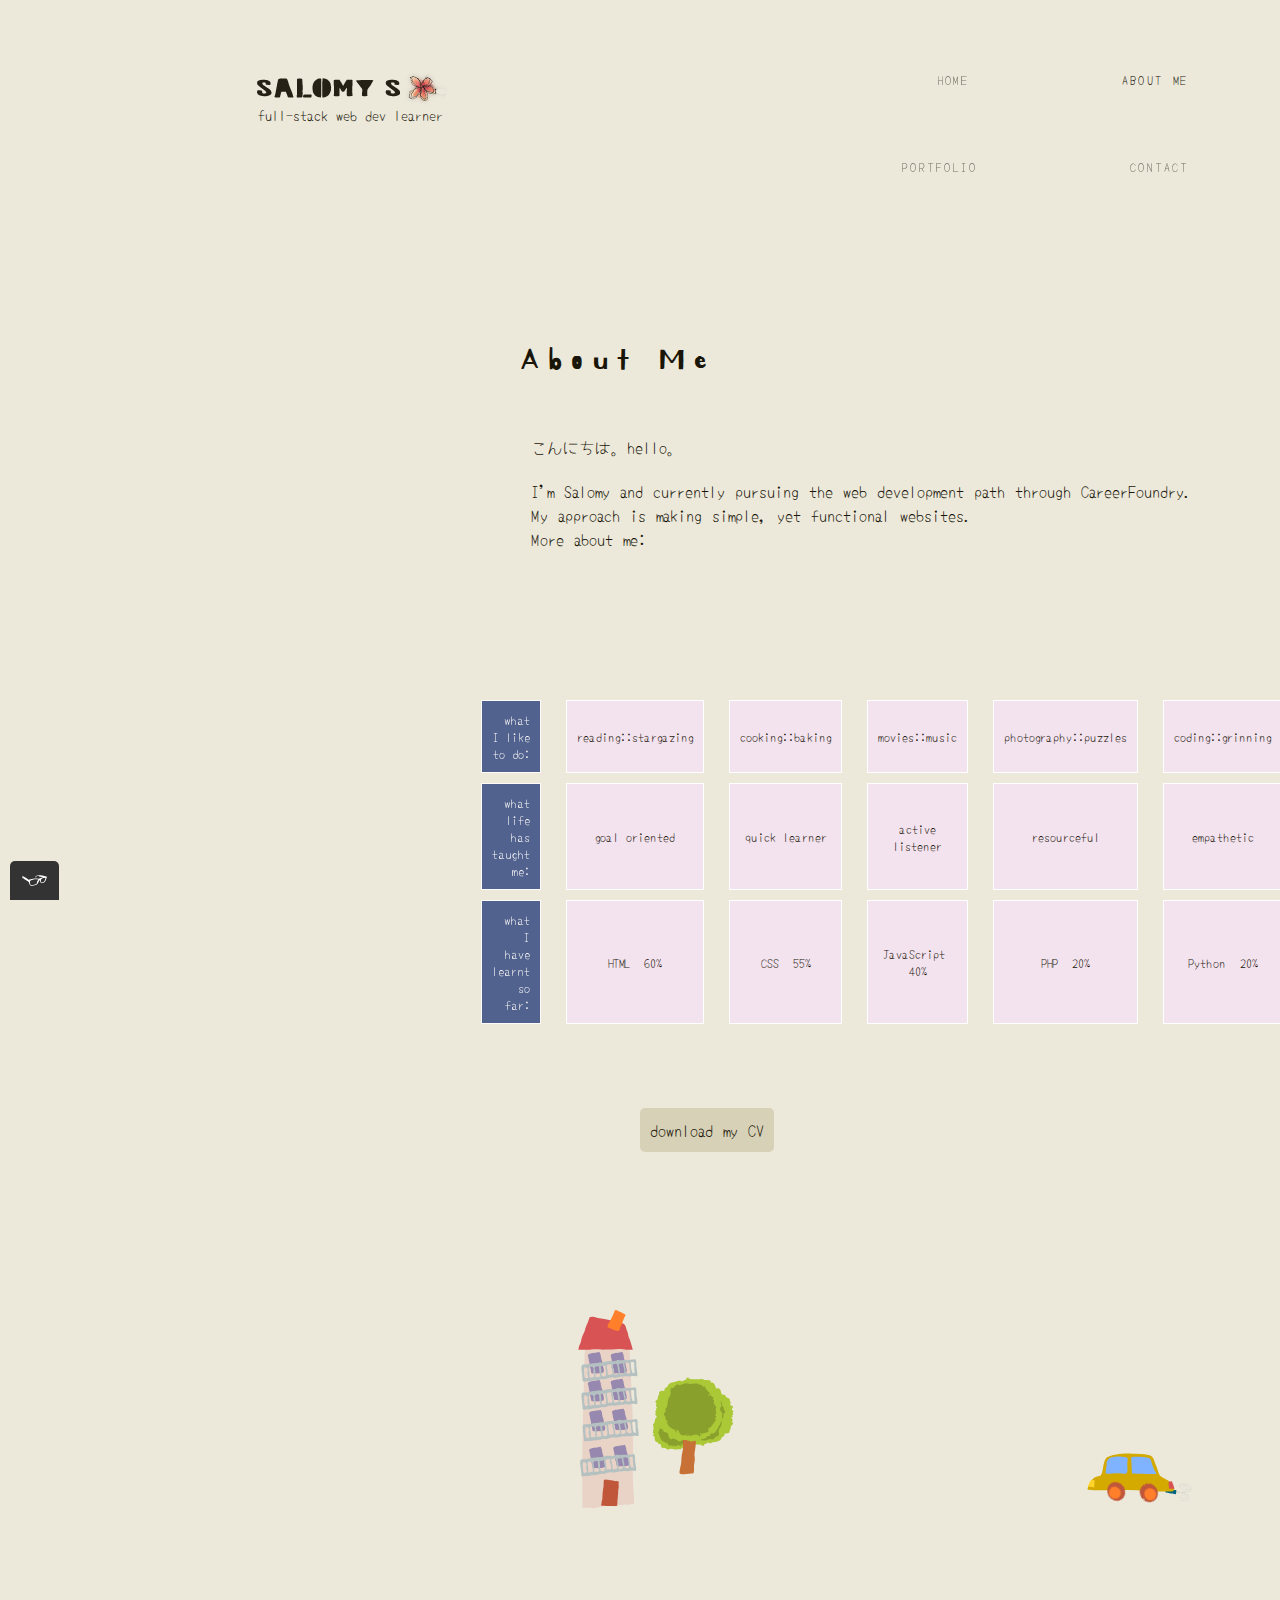
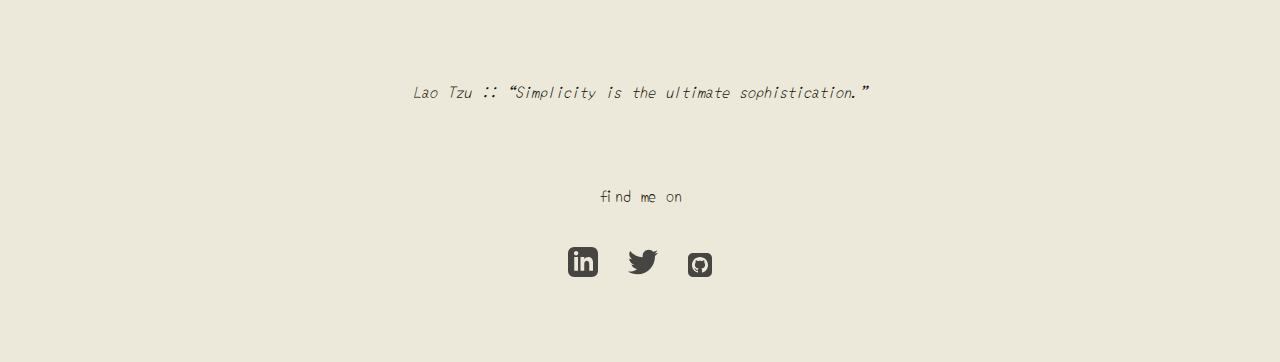
==== about.html @ 2551b047 "adding trailing slashes" ====
<!DOCTYPE html>
<html lang="en">
<head>

<!-- The Boring
   &c; Salomy Soewandi :: June - July 2021
 -->
    <!-- The Basic
    ================================================== -->

    <meta http-equiv="Content-Type" content="text/html; charset=utf-8">
    <meta http-equiv="X-UA-Compatible" content="IE=edge">
    <meta name="viewport" content="width=device-width, initial-scale=1">

    <title>Salomy Soewandi/ CareerFoundry FrontEnd Ex 1.9</title>
    <link rel="icon" type="image/png" sizes="16x16" href="./img/favicon.ico">
    <!-- <link href="./css/style.css" rel="stylesheet"> -->
    <link href="./css/style.production.css" rel="stylesheet">
    <link rel="stylesheet" href="https://cdnjs.cloudflare.com/ajax/libs/font-awesome/4.7.0/css/font-awesome.min.css/">

</head>

<body>

  <!-- Head Section -->
    <header class="page-header">
      <!-- add logo -->
      <div class="logo">
        <a href="index.html" class="nagivation-list__item navigation-list__item" title="home">
        <img src="./img/salomylogo.png" alt="logo" class="page-header__item"></a>
        <p class= "text" title="text">full-stack web dev learner</p>
      </div>

      <nav id="menu" class="main-navigation page-header__item">
        <ul role= "menubar" class="navigation-list">

        <li role="menuitem">
          <a href="index.html" role="menuitem" class="nagivation-list__item " title="home">Home</a>
        </li>

        <li role="menuitem">
          <a href="about.html" role="menuitem" class="navigation-list__item active" title="about">About Me</a>
        </li>

        <li role="menuitem">
          <a href="portfolio.html" role="menuitem" class="navigation-list__item" title="portfolio">Portfolio</a>
        </li>

        <li role="menuitem">
          <a href="contact.html" class="navigation-list__item" role="menuitem" title="contact">Contact</a>
        </li>

        </ul>
      </nav>
    </header>

<br>
<br>
<!-- Content Section -->
<main>
        <div class="profile2">
        <h1 >About Me</h1>
            <br>
        <div class="info">
        <p>こんにちは。hello。</p>
        <p>I'm Salomy and currently pursuing the web development path through CareerFoundry. <br>
        My approach is making simple, yet functional websites.<br>
        More about me: </p>
      </div>
      </div>
      <br>
      <br>

        <table class="aboutme">
          <thead>
            <tr class="zero">
              <th></th>
              <th> </th>
              <th></th>
            </tr>
          </thead>

          <tbody>

            <tr class="one">
              <td style="font-weight: 400; text-align: right;">what I like to do:</td>
              <td>reading::stargazing</td>
              <td>cooking::baking</td>
              <td>movies::music</td>
              <td>photography::puzzles</td>
              <td>coding::grinning</td>

            </tr>

            <tr class="two">
              <td style="font-weight: 400; text-align: right;">what life has taught me:</td>
              <td>goal oriented</td>
              <td>quick learner </td>
              <td>active listener </td>
              <td>resourceful </td>
              <td>empathetic </td>
            </tr>

            <tr class="three">
              <td style="font-weight: 400; text-align: right;">what I have learnt so far: </td>

              <td>HTML &nbsp;60%</td>
              <td>CSS&nbsp; 55%</td>
              <td>JavaScript&nbsp; 40%</td>
              <td>PHP&nbsp; 20%</td>
              <td>Python&nbsp; 20%</td>
            </tr>
        </table>

<br>
<br>
<br>
      <div>
        <a href="./files/ssrsme.pdf/" class="button" download target="_blank">download my CV</a>
        </div>

    <br>
    <br>
    <br>
    <br>
    <img src="img/apt.svg" class="house" alt="house">
    <img src="img/tree2.svg" class="tree" alt="tree">
    <img src="img/car.svg" class="car" alt="moving car">


</main>
<br>
<!-- Footer Section -->
    <footer class="page-footer">
      <br>
      <p style="font-style: italic;"> Lao Tzu :: “Simplicity is the ultimate sophistication.”</p>
      <br>
      <br>
      <p>find me on</p>
    <br>

    <div class="social-media">
      <a href="https://www.linkedin.com/" target="_blank">
      <img src="./img/iconmonstr-linkedin-3.svg" width="30" height="30" alt="LinkedIn"></a>

      <a href="https://twitter.com/" target="_blank">
      <img src="./img/iconmonstr-twitter-1.svg" height="30" alt="Twitter"></a>

      <a href="https://github.com/xurros/" target="_blank">
      <img src="./img/iconmonstr-github-3.svg" alt="Github"></a>
    </div>

    </footer>

    <script src="js/tota11y.min.js"></script>
    <script src="./js/main.js" type="text/javascript"></script>
</body>
</html>
---- css/style.css ----
@import url('https://fonts.googleapis.com/css2?family=Josefin+Sans:wght@100;200;300;400;500;600;700&family=Montserrat&display=swap');
@import url('https://fonts.googleapis.com/css2?family=Kirang+Haerang&display=swap');
@import url('https://fonts.googleapis.com/css2?family=Yomogi&display=swap');

* {
  -moz-box-sizing: border-box;
  -webkit-box-sizing: border-box;
  box-sizing: border-box;
}

body {
  margin: 0;
  font-family: "Yomogi", sans-serif;
  font-size: 16px;
  color: #1a1509;
  background-color: #ece9db;
}

main {
  padding: 20px;
}

nav ul li a {
  display: inline-block;
  padding: 0.3rem 0.7rem;
  color: #1a1509;
  opacity: 60%;
  text-decoration: none;
  text-transform: uppercase;
  font-size: 14px;
  letter-spacing: 0.2em;
}

li:hover a:hover {
  color: #655f54;
  opacity: 100%;
}

.logo p {
  padding: 5px;
  margin: -35px -2px;
}

a:visited {
  color: #655f54;
}

.address a:link {
  color: #2a2928;
}

.address a:hover {
  color: #42686a;
}

.address > figure {
  margin-left: -7px;
}

figure > svg {
  position: relative;
  margin: 0 20px;
  left: -10px;
  top: -8px;
}

p {
  line-height: 1.5em;
  font-weight: 300;
  font-size: 16px;
}

h1 {
  font-family: 'Kirang Haerang', sans-serif;
  font-size: 32px;
  font-weight: 500;
  letter-spacing: 0.3em;
}

#contact-form,
label input {
  text-align: right;
  padding: 50px;
  margin: 20px 220px;
}

#contact-form .form,
label,
.standard-label {
  font-weight: 300;
}

.profile {
  max-width: 700px;
  margin: 0 auto;

  /* margin: 20px 450px; */
}

.profile p {
  margin-left: 150px;
}

.profile a:link {
  color: #2a2928;
  opacity: 70%;
}

.profile a:hover {
  color: #42686a;
  opacity: 100%;
}

.profile-image {
  float: left;
  width: 250px;
  margin-right: 40px;
  border-radius: 50%;
}

.profile2 {
  padding: 5px;
  width: 100%;
  margin-left: 410px;
}

.text {
  font-size: 13px;
  text-align: center;
}

.info p {
  padding: 10px;
  margin: 0;
}

span {
  background-color: #1e2523;
  color: #faad0e;
  padding: 3px 5px;
}

h2 {
  letter-spacing: 0.2em;
  font-size: 16px;
  font-weight: 400;
}

input textarea {
  font-size: 11px;
  padding: 10px;
}

input[type="submit"] {
  border: none;
  font-weight: bold;
  background: #d7d1b7;
  text-decoration: none;
  padding: 10px;
  border-radius: 3px;
  cursor: pointer;
}

input[type="submit"]:hover {
  background-color: #354b80;
  opacity: 80%;
  color: #f4f9f9;
}

input,
textarea {
  font-family: "Yomogi", sans-serif;
  font-size: 12px;
  letter-spacing: 0.1em;
}

.button a {
  font-family: "Yomogi", sans-serif;
  font-size: 14px;
  text-decoration: none;
}

.button,
.button2 {
  display: inline-block;
  background: #d7d1b7;
  opacity: 80%;
  cursor: pointer;
  padding: 10px;
  margin: 0 50px;
  border-radius: 5px;
}

.button {
  margin-left: 650px;
}

.button2 {
  padding: 10px;
  margin-left: 140px;
  margin-right: 220px;
}

.button3 {
  display: inline-block;
  background-color: #354b80;
  opacity: 80%;
  cursor: pointer;
  padding: 5px;
  margin: 0 20px;
  border-radius: 5px;
}

.button,
.button2,
a {
  font-family: "Yomogi", sans-serif;
  text-decoration: none;
  text-align: center;
  font-size: 14px;
  color: #f4f9f9;
  transition: 0.8s opacity;
}

.button3 a {
  font-family: "Yomogi", sans-serif;
  text-decoration: none;
  text-align: center;
  font-size: 14px;
  color: #f4f9f9;
}

.button:hover,
.button2:hover {
  background-color: #aa9a5a;
  opacity: 40%;
  color: #f4f9f9;
}

.button3:hover {
  background-color: #aa9a5a;
  opacity: 40%;
  transition: 0.8s opacity;
}

.button3 a:hover {
  color: #1a1509;
}

.aboutme {
  border-collapse: separate;
  border-spacing: 25px 10px;
  padding: 2px;
  margin-left: 380px;
  margin-top: -40px;
  table-layout: fixed;
}

.aboutme td {
  border: 0.3px solid white;
  background-color: #f3e3ef;
  padding: 10px;
  text-align: center;
  font-size: 14px;
}

.aboutme tbody tr td:first-child {
  background-color: #354b80;
  opacity: 85%;
  color: #f9f6fa;
}

.aboutme tbody td:hover {
  background-color: #964f66;
  color: #dfe5de;
  font-size: 16px;
}

tr,
td {
  font-weight: 300;
  text-decoration: none;
}

.page-header {
  display: flex;
  width: 100%;
  padding: 20px;
}

.page-header__item {
  flex: 0 1 200px;
}

.page-header__item:last-child {
  flex-grow: 1;
  text-align: right;
}

.navigation-list {
  list-style-type: none;
}

.navigation-list__item {
  text-decoration: none;
}

.navigation-list li {
  display: inline-block;
  padding: 10px;
  margin: 20px 50px;
  cursor: pointer;
}

a.active {
  color: #313434;
  font-weight: 500;
  opacity: 100%;
}

.logo {
  padding: 10px;
  margin: 30px 220px;
}

.page-footer {
  flex-direction: column;
  flex: 1 1 100px;
  flex-shrink: 1;
  clear: both;
  display: flex;
  text-align: center;
  padding: 10px;
  margin: 70px;
}

.page-footer a {
  padding: 10px;
  color: #313434;
  opacity: 70%;
}

.page-footer a:hover {
  color: #42686a;
  opacity: 100%;
}

.column {
  float: left;
}

.left {
  width: 60%;
  padding: 50px;
  margin-left: auto;
}

.right {
  width: 40%;
  margin-right: auto;
  text-align: left;
}

.contact {
  padding: 10px;
  margin: -20px 250px;
  text-align: right;
}

.contact > figure {
  margin-right: -260px;
}

.contact > p {
  font-size: 14px;
}

.portfolio {
  padding: 20px;
}

section > h1 {
  margin-left: 30px;
}

.grid__item a:link {
  font-family: "Yomogi", sans-serif;
  font-size: 12px;
  color: #2a2720;
  text-decoration: overline;
  letter-spacing: 0.1em;
}

.grid__item a:hover {
  color: #52836d;
  font-size: 14px;
}

.grid__item > h2 {
  font-family: "Yomogi", sans-serif;
  font-weight: 700;
  font-size: 22px;
}

.grid__item > p {
  font-size: 14px;
}

/* start grid fallback */
.grid__item {
  display: inline-block;
  width: 33%;
}

/* end grid fallback */

@supports (display: grid) {
  .grid {
    display: grid;

    /* grid-template-columns: 300px 300px 300px; fractions are better than pixels - they are responsive */
    grid-template-columns: 1fr 1fr 1fr;
    grid-gap: 20px;
    margin: 0;
    padding: 20px;
  }

  .grid__item {
    width: auto;
    min-height: auto;
    margin: 0;
    background-color: rgba(216, 198, 104, 0.5);
    color: #2f3368;
    padding: 20px;
    text-align: right;
  }

  .grid__item:last-child {
    grid-column: 3 / 3;
    grid-row: 1 / 3;
  }
}

/* Clear floats after the columns */
.row::after {
  content: "";
  display: table;
  clear: both;
}

svg {
  padding: 5px;
  margin-left: 500px;
}

@media all and (max-width: 500px) {
  .grid {
    grid-template-columns: 1fr;
  }
}

@media all and (min-width: 500px) and (max-width: 750px) {
  .grid {
    grid-template-columns: 1fr 1fr;
  }
}

@media all and (max-width: 750px) {
  .grid {
    grid-gap: 10px;
  }

  .grid__item:last-child {
    grid-column: auto / auto;
    grid-row: auto / auto;
  }

  h1 {
    font-size: 12px;
    font-weight: 100;
  }
}

@keyframes color-change {
  0% {
    fill: #edc655;
  }

  50% {
    fill: #fcffad;
  }

  100% {
    fill: #f76414;
  }
}

.sun {
  animation: 4s color-change infinite alternate linear;
}

.st0 {
  animation: 4s color-change infinite alternate linear;
  position: relative;
  margin: 0 auto;
  left: 50%;
  justify-content: center;
}

@keyframes cloud-move {
  from {
    transform: translate(0, 50px);
  }

  to {
    transform: translate(200px, 50px);
  }
}

.cloud-front {
  animation: 30s cloud-move infinite alternate linear;
}

@keyframes cloud-move-reverse {
  from {
    transform: translate(446px, 48px);
  }

  to {
    transform: translate(100px, 48px);
  }
}

.cloud-back {
  animation: 34s cloud-move-reverse infinite alternate linear;
}

/* FOR SIGNUP FORM */

.form-control,
.form-control:focus {
  border-color: #e1e1e1;
  border-radius: 0;
}

.signup-form {
  width: 390px;
  margin: 0 auto;
  padding: 30px 0;
}

.signup-form h1 {
  color: #636363;
  margin: 0 0 15px;
  text-align: center;
}

.signup-form .lead {
  font-size: 14px;
  margin-bottom: 30px;
  text-align: center;
}

.signup-form form {
  border-radius: 1px;
  margin-bottom: 15px;
  background: rgba(170, 154, 70, 0.4);
  color: #f4f9f9;
  border: none;
  padding: 30px;
}

.signup-form .form-group {
  margin-bottom: 20px;
}

.signup-form label {
  font-weight: normal;
  font-size: 13px;
}

.signup-form .form-control {
  min-height: 38px;
  box-shadow: none !important;
  border-width: 0 0 1px;
}

.signup-form .input-group-addon {
  max-width: 42px;
  text-align: center;
  background: none;
  border-bottom: 1px solid #e1e1e1;
  padding-left: 5px;
}

.signup-form .btn,
.signup-form .btn:active {
  font-size: 16px;
  font-weight: bold;
  background: rgba(170, 154, 70, 0.4) !important;
  border-radius: 3px;
  border: none;
  min-width: 140px;
}

.text-center a:hover {
  color: #52836d;
  font-size: 18px;
}

.text-center {
  color: #1a1509;
  font-size: 15px;
  text-align: center;
}

.text-center a {
  font-size: 11px;
}

/* terms&condition */
.signup-form a {
  color: #1a1509;
  text-decoration: none;
}

.signup-form .fa {
  font-size: 21px;
  position: relative;
  top: 8px;
}

.signup-form i {
  color: black;
  left: 9px;
  top: 18px;
  font-size: 7px;
  position: absolute;
  text-decoration: none;
}

.form-control {
  padding: 2px;
  margin: 0 20px;
  float: right;
}

/*
input[type="text"] {
  border: 2px solid #ccd7e0;
  background-color: transparent;
  height:35px;
  width:250px;
} */

input[type="submit"] {
  border: none;
  font-weight: bold;
  background: #d7d1b7;
  text-decoration: none;
  padding: 10px;
  border-radius: 3px;
  cursor: pointer;
}

input[type="submit"]:hover {
  background-color: #354b80;
  opacity: 80%;
  color: #f4f9f9;
}

@media screen and (min-width: 480px) {
  form {
    max-width: 480px;
  }
}
---- css/style.production.css ----
/*
* Prefixed by https://autoprefixer.github.io
* PostCSS: v7.0.29,
* Autoprefixer: v9.7.6
* Browsers: last 4 version
*/

@import url('https://fonts.googleapis.com/css2?family=Josefin+Sans:wght@100;200;300;400;500;600;700&family=Montserrat&display=swap');
@import url('https://fonts.googleapis.com/css2?family=Kirang+Haerang&display=swap');
@import url('https://fonts.googleapis.com/css2?family=Yomogi&display=swap');

:root {
  --html-text-color: #1a1509;
  --html-background-color: #ece9db;
  --hover-background-color: #aa9a5a;
  --hover-text-color: #655f54;
  --border-color: #e1e1e1;
  --hover-color: #ff00;
  --button-background-color: #d7d1b7;
  --button-text-color: #f9f6fa;
  --input-background-color: #b6c58d;
  --aboutme-background-color_blue: #354b80;
  --aboutme-background-color_pink: #f3e3ef;
  --aboutme-background-hover: #964f66;
  --grid-background-color: rgba(216, 198, 104, 0.5);
  --sun-color_0: #edc655;
  --sun-color_50: #fcffad;
  --sun-color_100: #f76414;

  /******** fonts **********/

  --heavy-font: 500;
  --regular-font: 300;
  --light-font: 100;
  --font-big-size: 32px;
  --font-first-size: 16px;
  --font-second-size: 14px;
  --font-third-size: 12px;
  --yomogi: "Yomogi", sans-serif;
  --kirang: "Kirang Haerang", sans-serif;
}

* {
  -webkit-box-sizing: border-box;
  box-sizing: border-box;
}

body {
  margin: 0;
  font-family: var(--yomogi);
  font-size: var(--font-first-size);
  color: var(--html-text-color);
  background-color: var(--html-background-color);
}

main {
  padding: 20px;
}

nav ul li a {
  display: inline-block;
  padding: 0.3rem 0.7rem;
  color: var(--html-text-color);
  opacity: 60%;
  text-decoration: none;
  text-transform: uppercase;
  font-size: var(--font-third-size);
  letter-spacing: 0.2em;
}

li:hover a:hover {
  color: var(--hover-text-color);
  opacity: 100%;
}

.logo p {
  padding: 5px;
  margin: -35px -2px;
}

/* visited link */
a:visited {
  color: var(--hover-text-color);
}

.address a:link {
  color: var(--hover-text-color);
}

.address a:hover {
  color: var(--hover-text-color);
}

.address > figure {
  margin-left: -7px;
}

figure > svg {
  position: relative;
  margin: 0 20px;
  left: -10px;
  top: -8px;
}

p {
  line-height: 1.5em;
  font-weight: var(--regular-font);
  font-size: var(--font-first-size);
}

h1 {
  font-family: var(--kirang);
  font-size: var(--font-big-size);
  font-weight: var(--heavy-font);
  letter-spacing: 0.3em;
}

#contact-form,
label input {
  text-align: right;
  padding: 50px;
  margin-left: 40%;
}

#contact-form .form,
label,
.standard-label {
  font-weight: var(--regular-font);
}

.profile {
  max-width: 700px;
  margin: 0 auto;

  /* margin: 20px 450px; */
}

.profile p {
  margin-left: 150px;
}

.profile a:link {
  color: var(--hover-text-color);
  opacity: 70%;
}

.profile a:hover {
  color: var(--hover-text-color);
  opacity: 100%;
}

.profile-image {
  float: left;
  width: 250px;
  margin-right: 40px;
  border-radius: 50%;
}

.profile2 {
  padding: 5px;
  max-width: 700px;
  margin-left: 40%;
}

.text {
  font-size: var(--font-second-size);
  text-align: center;
}

.info p {
  padding: 10px;
  margin: 0;
}

h2 {
  letter-spacing: 0.2em;
  font-size: var(--font-first-size);
  font-weight: var(--heavy-font);
}

input textarea {
  font-size: var(--font-third-size);
  padding: 10px;
}

input[type="submit"] {
  border: none;
  font-weight: var(--heavy-font);
  background: var(--button-color);
  text-decoration: none;
  padding: 10px;
  border-radius: 3px;
  cursor: pointer;
}

input[type="submit"]:hover {
  background-color: var(--input-background-color);
  opacity: 80%;
  color: var(--button-text-color);
}

input,
textarea {
  font-family: var(--yomogi);
  font-size: var(--font-third-size);
  letter-spacing: 0.1em;
}

.button,
a {
  font-family: var(--yomogi);
  font-size: var(--font-third-size-);
  text-decoration: none;
  text-align: center;
  color: var(--html-text-color);
  -webkit-transition: 0.8s opacity;
  -o-transition: 0.8s opacity;
  transition: 0.8s opacity;
}

.button {
  display: inline-block;
  background: var(--button-background-color);

  /* opacity: 80%; */
  cursor: pointer;
  padding: 10px;
  margin: 0 50px;
  border-radius: 5px;
}

.button {
  margin-left: 50%;
}

.button:hover,
.button2:hover {
  background-color: var(--hover-background-color);
  opacity: 40%;
  color: var(--html-text-color);
  -webkit-transition: 0.8s opacity;
  -o-transition: 0.8s opacity;
  transition: 0.8s opacity;
}

.aboutme {
  border-collapse: separate;
  border-spacing: 25px 10px;
  padding: 2px;
  margin-left: 35%;
  margin-top: 5%;
  table-layout: fixed;
}

.aboutme td {
  border: 0.3px solid white;

  /* background-color:#ECCED0; */
  background-color: var(--aboutme-background-color_pink);

  /* background-color:#8A964F; */
  padding: 10px;
  text-align: center;
  font-size: var(--font-third-size);
}

.aboutme tbody tr td:first-child {
  background-color: var(--aboutme-background-color_blue);
  opacity: 85%;
  color: var(--button-text-color);
}

.aboutme tbody td:hover {
  background-color: var(--aboutme-background-hover);
  color: var(--button-text-color);
  font-size: var(--font-first-size);
}

tr,
td {
  font-weight: var(--regular-font);
  text-decoration: none;
}

.page-header {
  display: -webkit-box;
  display: -ms-flexbox;
  display: flex;
  width: 100%;
  padding: 20px;
}

.page-header__item {
  -webkit-box-flex: 0;
  -ms-flex: 0 1 200px;
  flex: 0 1 200px;
}

.page-header__item:last-child {
  -webkit-box-flex: 1;
  -ms-flex-positive: 1;
  flex-grow: 1;
  text-align: right;
}

.navigation-list {
  list-style-type: none;
}

.navigation-list__item {
  text-decoration: none;
}

.navigation-list li {
  display: inline-block;
  padding: 10px;
  margin: 20px 50px;
  cursor: pointer;
}

a.active {
  color: var(--html-text-color);
  font-weight: var(--heavy-font);
  opacity: 100%;
}

.logo {
  padding: 10px;
  margin: 30px 220px;
}

.page-footer {
  -webkit-box-orient: vertical;
  -webkit-box-direction: normal;
  -ms-flex-direction: column;
  flex-direction: column;
  -webkit-box-flex: 1;
  -ms-flex: 1 1 100px;
  flex: 1 1 100px;
  -ms-flex-negative: 1;
  flex-shrink: 1;
  clear: both;
  display: -webkit-box;
  display: -ms-flexbox;
  display: flex;
  text-align: center;
  padding: 10px;
  margin: 70px;
}

.page-footer a {
  padding: 10px;
  color: var(--html-text-color);
  opacity: 70%;
}

.page-footer a:hover {
  color: var(--hover-text-color);
  opacity: 100%;
}

.column-left {
  float: left;
  width: 40%;
  margin-left: auto;
  text-align: right;
}

.column-right {
  float: right;
  width: 40%;
  margin-right: auto;
  text-align: left;
}

.contact {
  padding: 10px;
  margin-left: 5%;
  text-align: right;
}

.contact > p {
  font-size: var(--font-third-size);
  padding: 5%;
}

.portfolio {
  padding: 20px;
}

section > h1 {
  margin-left: 30px;
}

.grid__item a:link {
  font-family: var(--yamogi);
  font-size: var(--font-third-size);
  color: var(--hover-text-color);
  text-decoration: overline;
  letter-spacing: 0.1em;
}

.grid__item a:hover {
  color: var(--hover-text-color);
  font-size: var(--font-second-size);
}

.grid__item > h2 {
  font-family: var(--yamogi);
  font-weight: var(--heavy-font);
  font-size: 22px;
}

.grid__item > p {
  font-size: var(--font-third-size);
}

/* start grid fallback */
.grid__item {
  display: inline-block;
  width: 33%;
}

/* end grid fallback */

@supports (display: grid) {
  .grid {
    display: -ms-grid;
    display: grid;

    /* grid-template-columns: 300px 300px 300px; fractions are better than pixels - they are responsive */
    -ms-grid-columns: 1fr 20px 1fr 20px 1fr;
    grid-template-columns: 1fr 1fr 1fr;
    grid-gap: 20px;
    margin: 0;
    padding: 20px;
  }

  .grid__item {
    width: auto;
    min-height: auto;
    margin: 0;
    background-color: var(--grid-background-color);
    color: var(--html-text-color);
    padding: 20px;
    text-align: right;
  }

  .grid__item:last-child {
    -ms-grid-column: 3;
    grid-column: 3 / 3;
    -ms-grid-row: 1;
    -ms-grid-row-span: 2;
    grid-row: 1 / 3;
  }
}

.house {
  width: 5%;
  height: 10%;
  padding: 0;
  margin-left: 45%;
  margin-top: 5%;
}

.car {
  width: 10%;
  height: 25%;
  padding: 0;
  float: right;
  margin-right: 5%;
  margin-top: 15%;
}

.tree {
  width: 10%;
  height: 15%;
  padding: 0;
  margin-left: -2%;
}

@media all and (max-width: 500px) {
  .grid {
    -ms-grid-columns: 1fr;
    grid-template-columns: 1fr;
  }
}

@media all and (min-width: 500px) and (max-width: 750px) {
  .grid {
    -ms-grid-columns: 1fr 20px 1fr;
    grid-template-columns: 1fr 1fr;
  }
}

@media all and (max-width: 750px) {
  .grid {
    grid-gap: 10px;
  }

  .grid__item:last-child {
    grid-column: auto / auto;
    grid-row: auto / auto;
  }

  h1 {
    font-size: var(--font-third-size);
    font-weight: var(--light-font);
  }
}

@-webkit-keyframes car-move {
  from {
    -webkit-transform: translate(0, 50px);
    transform: translate(0, 50px);
  }

  to {
    -webkit-transform: translate(-2800px, 50px);
    transform: translate(-2800px, 50px);
  }
}

@keyframes car-move {
  from {
    -webkit-transform: translate(0, 50px);
    transform: translate(0, 50px);
  }

  to {
    -webkit-transform: translate(-2800px, 50px);
    transform: translate(-2800px, 50px);
  }
}

@-webkit-keyframes flip {
  0% {
    left: 0;
  }
  48% {
    -webkit-transform: rotateY(0deg);
  }
  50% {
    left: calc(100% - 100px);
    -webkit-transform: rotateY(180deg);
  }
  98% {
    -webkit-transform: rotateY(180deg);
  }
  100% {
    left: 0;
     -webkit-transform: rotateY(0deg);
  }
}

@keyframes flip {
  0% {
    left: 0;
  }
  48% {
    -webkit-transform: rotateY(0deg);
  }
  50% {
    left: calc(100% - 100px);
    -webkit-transform: rotateY(180deg);
  }
  98% {
    -webkit-transform: rotateY(180deg);
  }
  100% {
    left: 0;
     -webkit-transform: rotateY(0deg);
  }
}

.car {
  -webkit-animation: 15s car-move infinite alternate linear;
  animation: 15s car-move  infinite alternate linear;
}

@-webkit-keyframes tree-move {
  from {
    transform: rotate(-6deg);
  }

  to {
    transform: rotate(6deg);
  }
}

@keyframes tree-move {
  from {
    transform: rotate(-6deg);
  }

  to {
    transform: rotate(6deg);
  }
}

.tree {
  -webkit-transform-origin: bottom center;
  transform-origin: bottom center;
  -webkit-animation: tree-move 3.5s infinite alternate ease-in-out;
  animation: tree-move 3.5s infinite alternate ease-in-out;
}

/* FOR SIGNUP FORM */

.form-control,
.form-control:focus {
  border-color: var(--border-color);
  border-radius: 0;
}

.signup-form {
  width: 390px;
  margin: 0 auto;
  padding: 30px 0;
}

.signup-form h1 {
  color: var(--html-text-color);
  margin: 0 0 15px;
  text-align: center;
}

.signup-form .lead {
  font-size: var(--font-third-size);
  margin-bottom: 30px;
  text-align: center;
}

.signup-form form {
  border-radius: 1px;
  margin-bottom: 15px;
  background: rgba(170, 154, 70, 0.4);
  color: var(--button-text-color);
  border: none;
  padding: 30px;
}

.signup-form .form-group {
  margin-bottom: 20px;
}

.signup-form label {
  font-weight: normal;
  font-size: var(--font-third-size);
}

.signup-form .form-control {
  min-height: 38px;
  -webkit-box-shadow: none !important;
  box-shadow: none !important;
  border-width: 0 0 1px;
}

.signup-form .input-group-addon {
  max-width: 42px;
  text-align: center;
  background: none;
  border-bottom: 1px solid #e1e1e1;
  padding-left: 5px;
}

.signup-form .btn,
.signup-form .btn:active {
  font-size: var(--font-first-size);
  font-weight: bold;
  background: rgba(170, 154, 70, 0.4) !important;
  border-radius: 3px;
  border: none;
  min-width: 140px;
}

.text-center a:hover {
  color: var(--hover-text-color);
  font-size: 18px;
}

.text-center {
  color: var(--html-text-color);
  font-size: var(--font-first-size);
  text-align: center;
}

.text-center a {
  font-size: var(--font-third-size);
}

/* terms&condition */
.signup-form a {
  color: var(--html-text-color);
  text-decoration: none;
}

.signup-form .fa {
  font-size: 21px;
  position: relative;
  top: 8px;
}

.signup-form i {
  color: var(--html-text-color);
  left: 9px;
  top: 18px;
  font-size: var(--font-third-size);
  position: absolute;
  text-decoration: none;
}

.form-control {
  padding: 2px;
  margin: 0 20px;
  float: right;
}

/*
input[type="text"] {
  border: 2px solid #ccd7e0;
  background-color: transparent;
  height:35px;
  width:250px;
} */

input[type="submit"] {
  border: none;
  font-weight: bold;
  background: var(--button-background-color);
  text-decoration: none;
  padding: 10px;
  border-radius: 3px;
  cursor: pointer;
}

input[type="submit"]:hover {
  background-color: var(--input-background-color);
  opacity: 80%;
  color: var(--button-text-color);
}

@media screen and (min-width: 480px) {
  form {
    max-width: 80%;
  }
}
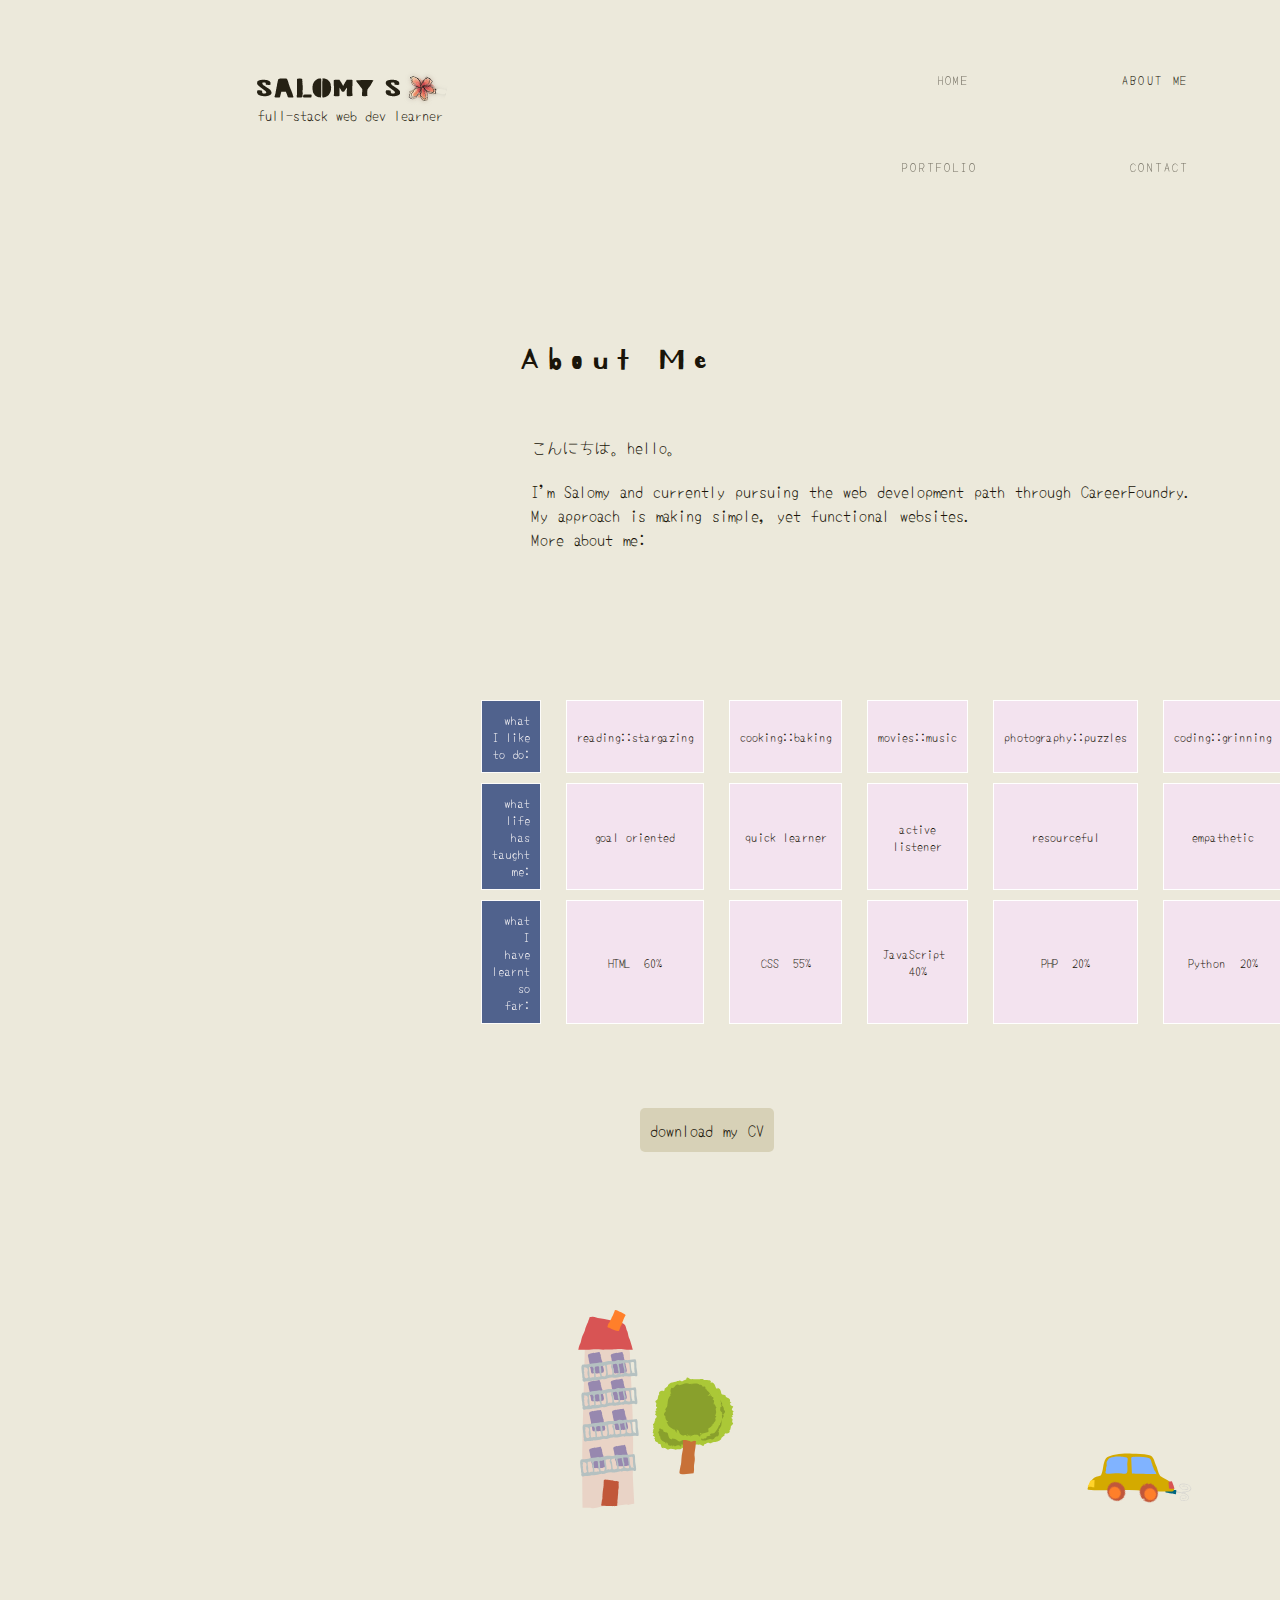
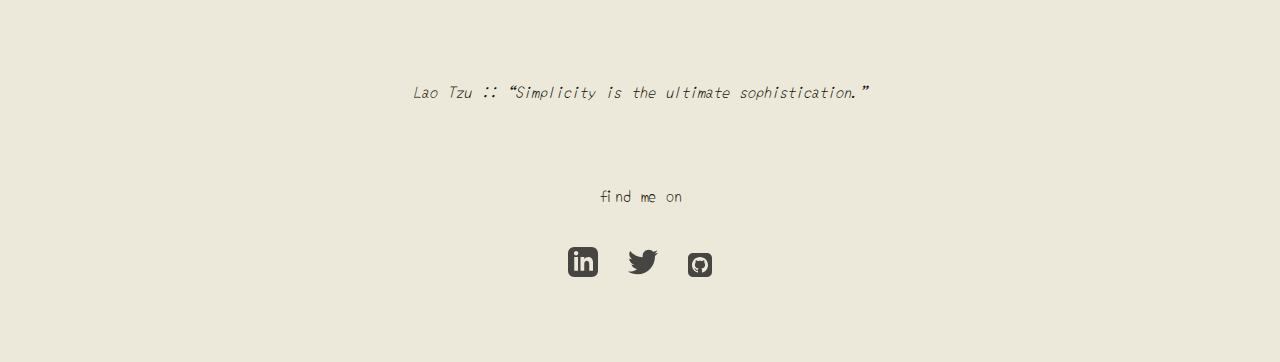
==== commit db176a95: "comment out tota11ly.js" ====
--- a/about.html
+++ b/about.html
@@ -152,7 +152,7 @@
 
     </footer>
 
-    <script src="js/tota11y.min.js"></script>
+    <!-- <script src="js/tota11y.min.js"></script> -->
     <script src="./js/main.js" type="text/javascript"></script>
 </body>
 </html>
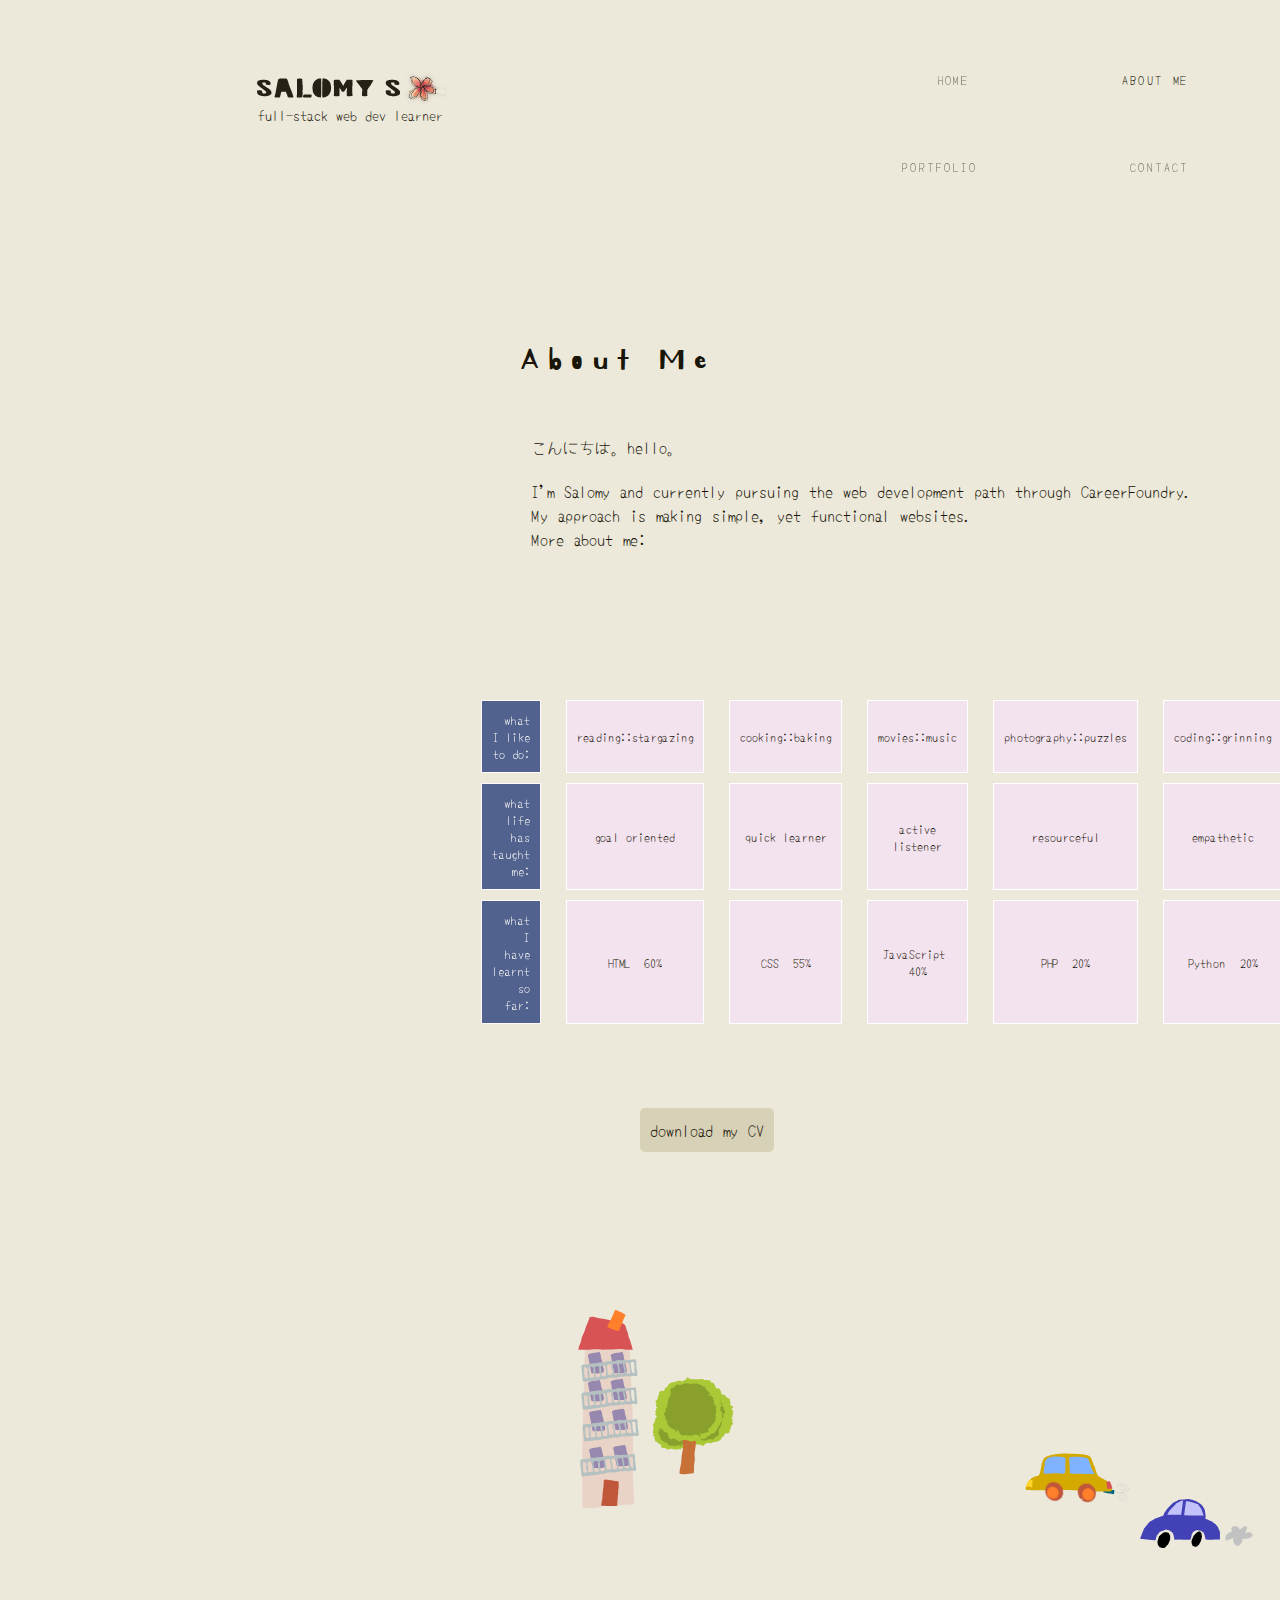
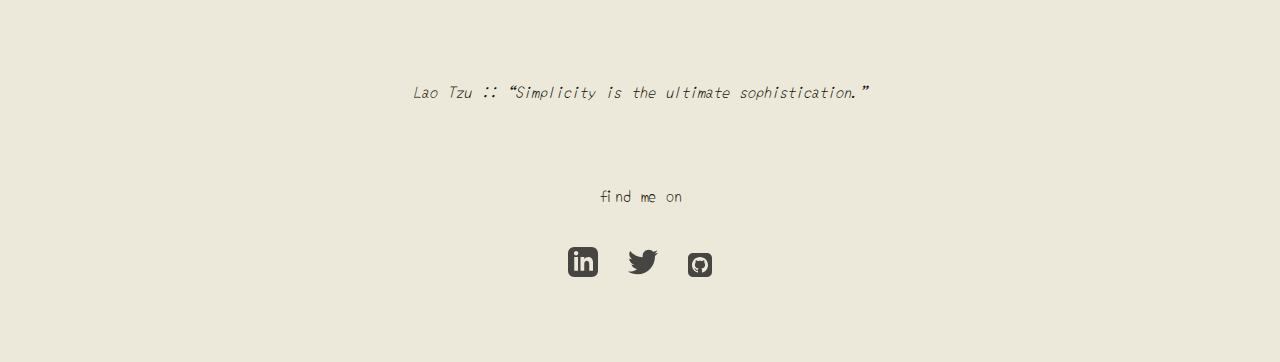
==== commit 34666278: "adding car #2 to the picture" ====
--- a/about.html
+++ b/about.html
@@ -125,7 +125,8 @@
     <br>
     <img src="img/apt.svg" class="house" alt="house">
     <img src="img/tree2.svg" class="tree" alt="tree">
-    <img src="img/car.svg" class="car" alt="moving car">
+    <img src="img/car2.svg" class="car2" alt="moving car">
+    <img src="img/car.svg" class="car1" alt="moving car">
 
 
 </main>
--- a/css/style.production.css
+++ b/css/style.production.css
@@ -463,13 +463,22 @@
   margin-top: 5%;
 }
 
-.car {
+.car1 {
   width: 10%;
   height: 25%;
   padding: 0;
   float: right;
-  margin-right: 5%;
+  margin-right: 0;
   margin-top: 15%;
+}
+
+.car2 {
+  width: 10%;
+  height: 25%;
+  padding: 0;
+  float: right;
+  margin-right: 0;
+  margin-top: 20%;
 }
 
 .tree {
@@ -533,49 +542,20 @@
   }
 }
 
-@-webkit-keyframes flip {
-  0% {
-    left: 0;
-  }
-  48% {
-    -webkit-transform: rotateY(0deg);
-  }
-  50% {
-    left: calc(100% - 100px);
-    -webkit-transform: rotateY(180deg);
-  }
-  98% {
-    -webkit-transform: rotateY(180deg);
-  }
-  100% {
-    left: 0;
-     -webkit-transform: rotateY(0deg);
-  }
-}
-
-@keyframes flip {
-  0% {
-    left: 0;
-  }
-  48% {
-    -webkit-transform: rotateY(0deg);
-  }
-  50% {
-    left: calc(100% - 100px);
-    -webkit-transform: rotateY(180deg);
-  }
-  98% {
-    -webkit-transform: rotateY(180deg);
-  }
-  100% {
-    left: 0;
-     -webkit-transform: rotateY(0deg);
-  }
-}
-
-.car {
-  -webkit-animation: 15s car-move infinite alternate linear;
-  animation: 15s car-move  infinite alternate linear;
+.car1 {
+  -webkit-animation: 10s car-move infinite linear;
+  -moz-animation: car-move 10s infinite linear;
+  -o-animation: car-move 10s infinite linear;
+  animation: 10s car-move infinite linear;
+  animation-delay: -1s;
+}
+
+.car2 {
+  -webkit-animation: 7s car-move infinite linear;
+  -moz-animation: car-move 7s infinite linear;
+  -o-animation: car-move 7s infinite linear;
+  animation: 7s car-move infinite linear;
+  animation-delay: -3s;
 }
 
 @-webkit-keyframes tree-move {
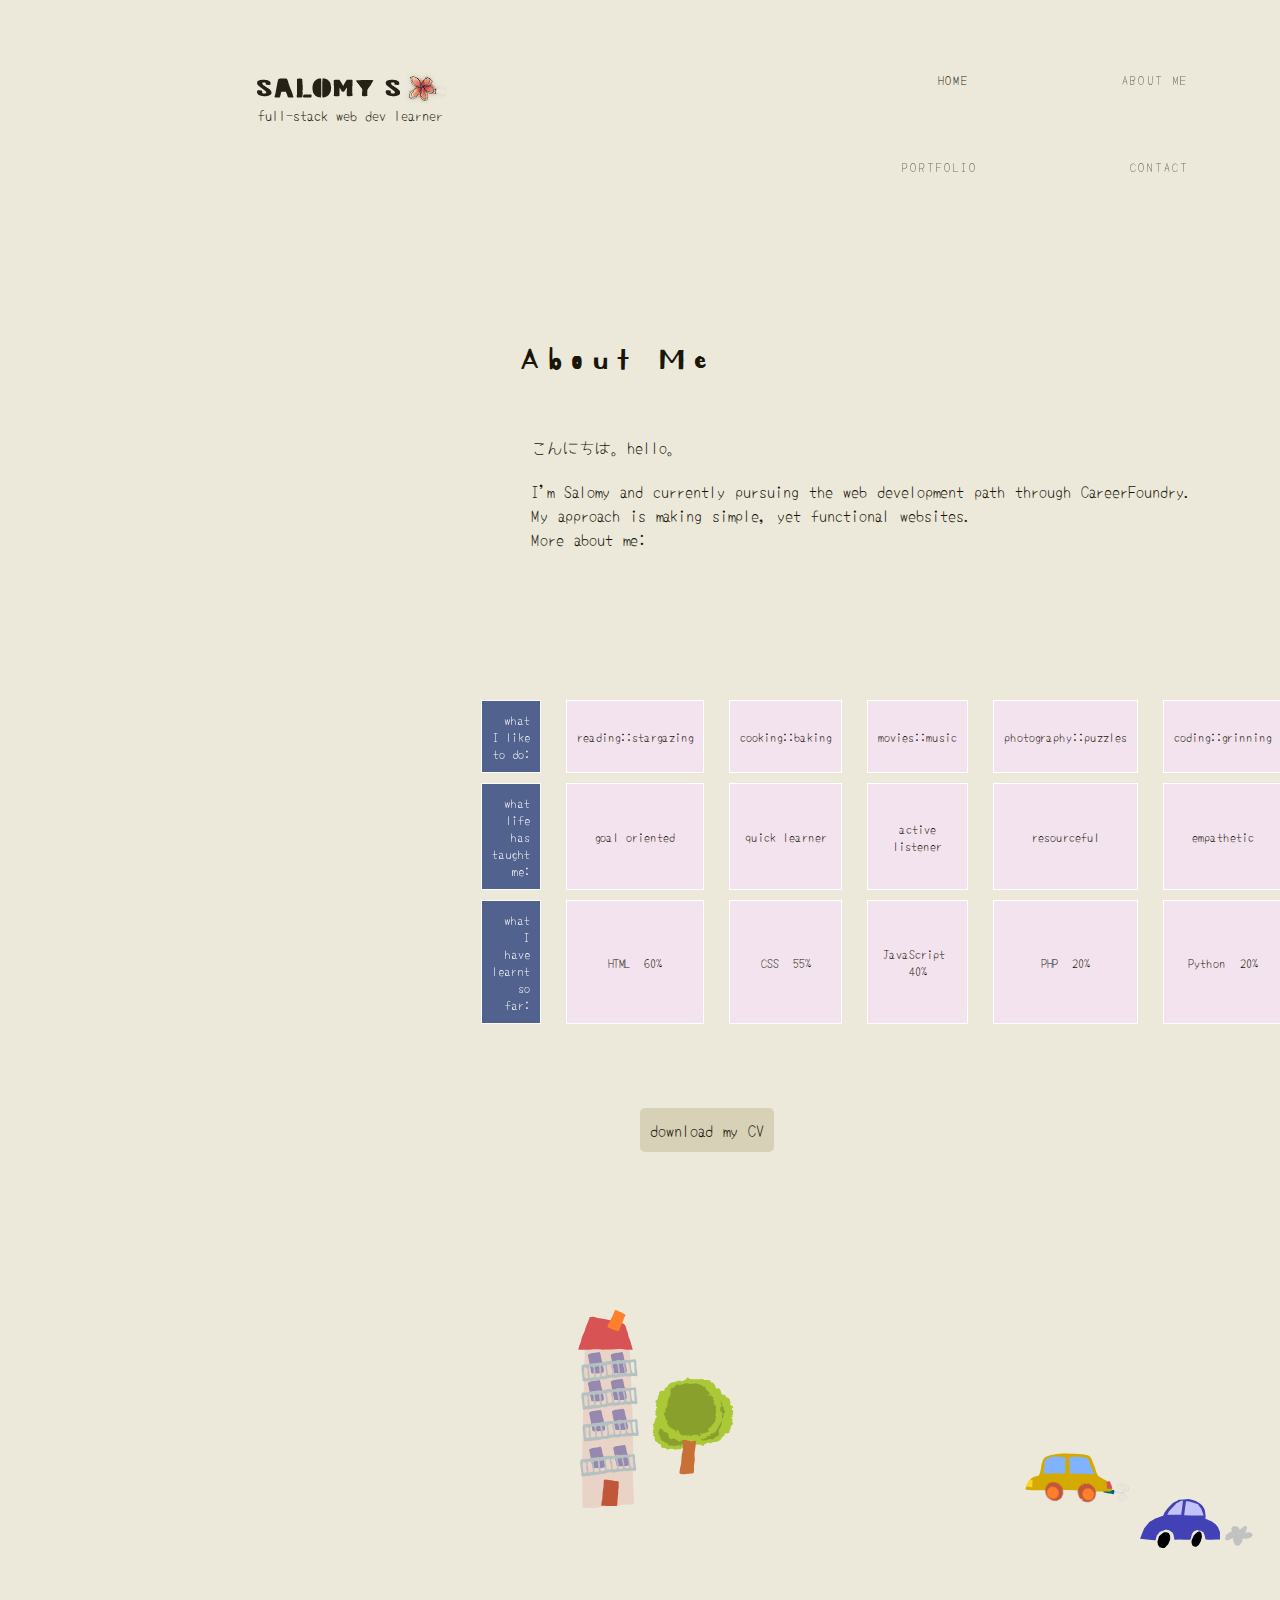
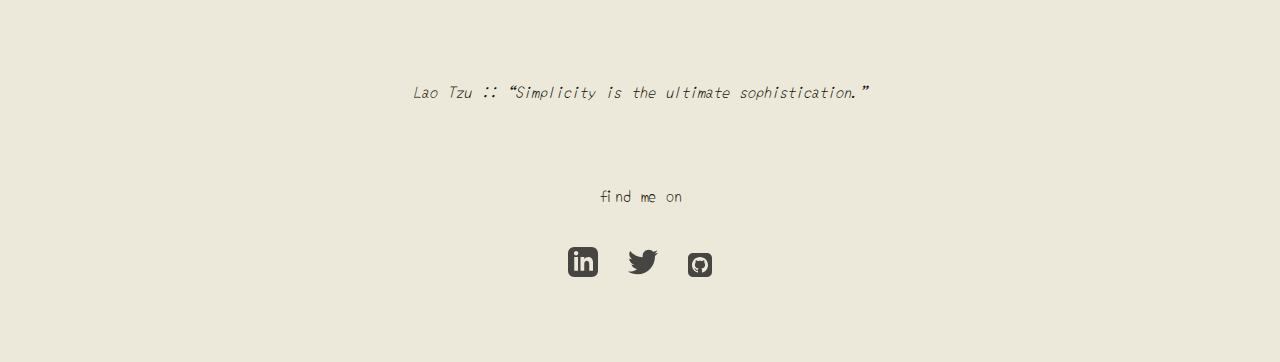
==== commit 1ee30fc8: "adding trailing slashes, cleaning up the codes" ====
--- a/about.html
+++ b/about.html
@@ -1,45 +1,45 @@
 <!DOCTYPE html>
-<html lang="en">
-<head>
-
 <!-- The Boring
    &c; Salomy Soewandi :: June - July 2021
  -->
     <!-- The Basic
     ================================================== -->
-
-    <meta http-equiv="Content-Type" content="text/html; charset=utf-8">
-    <meta http-equiv="X-UA-Compatible" content="IE=edge">
-    <meta name="viewport" content="width=device-width, initial-scale=1">
-
-    <title>Salomy Soewandi/ CareerFoundry FrontEnd Ex 1.9</title>
-    <link rel="icon" type="image/png" sizes="16x16" href="./img/favicon.ico">
+<html lang="en">
+  <head>
+    <title>Salomy Soewand: CareerFoundry FrontEnd Ex 1.9</title>
+    <meta http-equiv="Content-Type" content="text/html; charset=utf-8" />
+    <meta http-equiv="X-UA-Compatible" content="IE=edge" />
+    <meta name="viewport" content="width=device-width, initial-scale=1.0, maximum-scale=1.0" />
+    <link rel="icon" type="image/png" sizes="16x16" href="./img/favicon.ico" />
     <!-- <link href="./css/style.css" rel="stylesheet"> -->
-    <link href="./css/style.production.css" rel="stylesheet">
-    <link rel="stylesheet" href="https://cdnjs.cloudflare.com/ajax/libs/font-awesome/4.7.0/css/font-awesome.min.css/">
-
+    <link href="./css/style.production.css" rel="stylesheet" />
+    <link rel="stylesheet" href="https://cdnjs.cloudflare.com/ajax/libs/font-awesome/4.7.0/css/font-awesome.min.css" />
 </head>
 
-<body>
+  <body>
+<!-- Head Section -->
+    <header class="page-header">
+    <!-- add logo -->
+          <div class="logo">
+            <a href="index.html" class="nagivation-list__item navigation-list__item" title="home">
+              <img src="./img/salomylogo.png" alt="logo" class="page-header__item" />
+            </a>
 
-  <!-- Head Section -->
-    <header class="page-header">
-      <!-- add logo -->
-      <div class="logo">
-        <a href="index.html" class="nagivation-list__item navigation-list__item" title="home">
-        <img src="./img/salomylogo.png" alt="logo" class="page-header__item"></a>
-        <p class= "text" title="text">full-stack web dev learner</p>
-      </div>
+            <p class= "text" title="text">
+              full-stack web dev learner
+            </p>
+          </div>
 
-      <nav id="menu" class="main-navigation page-header__item">
-        <ul role= "menubar" class="navigation-list">
+    <nav id="menu" class="main-navigation page-header__item">
+
+      <ul role= "menubar" class="navigation-list">
 
         <li role="menuitem">
-          <a href="index.html" role="menuitem" class="nagivation-list__item " title="home">Home</a>
+          <a href="index.html" role="menuitem" class="navigation-list__item active" title="home">Home</a>
         </li>
 
         <li role="menuitem">
-          <a href="about.html" role="menuitem" class="navigation-list__item active" title="about">About Me</a>
+          <a href="about.html" role="menuitem" class="navigation-list__item" title="about">About Me</a>
         </li>
 
         <li role="menuitem">
@@ -50,110 +50,113 @@
           <a href="contact.html" class="navigation-list__item" role="menuitem" title="contact">Contact</a>
         </li>
 
-        </ul>
-      </nav>
-    </header>
+      </ul>
+    </nav>
+  </header>
 
 <br>
 <br>
 <!-- Content Section -->
-<main>
-        <div class="profile2">
-        <h1 >About Me</h1>
-            <br>
+  <main>
+    <div class="profile2">
+      <h1 >About Me</h1>
+    <br />
         <div class="info">
-        <p>こんにちは。hello。</p>
-        <p>I'm Salomy and currently pursuing the web development path through CareerFoundry. <br>
-        My approach is making simple, yet functional websites.<br>
-        More about me: </p>
+          <p>こんにちは。hello。</p>
+          <p>I'm Salomy and currently pursuing the web development path through CareerFoundry. <br>
+             My approach is making simple, yet functional websites.<br>
+             More about me: </p>
+          </div>
       </div>
-      </div>
-      <br>
-      <br>
 
-        <table class="aboutme">
-          <thead>
-            <tr class="zero">
-              <th></th>
-              <th> </th>
-              <th></th>
-            </tr>
-          </thead>
+      <br />
+      <br />
 
-          <tbody>
+      <table class="aboutme">
+        <thead>
+          <tr class="zero">
+            <th></th>
+            <th> </th>
+            <th></th>
+          </tr>
+        </thead>
 
-            <tr class="one">
-              <td style="font-weight: 400; text-align: right;">what I like to do:</td>
-              <td>reading::stargazing</td>
-              <td>cooking::baking</td>
-              <td>movies::music</td>
-              <td>photography::puzzles</td>
-              <td>coding::grinning</td>
+        <tbody>
 
-            </tr>
+          <tr class="one">
+            <td style="font-weight: 400; text-align: right;">what I like to do:</td>
+            <td>reading::stargazing</td>
+            <td>cooking::baking</td>
+            <td>movies::music</td>
+            <td>photography::puzzles</td>
+            <td>coding::grinning</td>
 
-            <tr class="two">
-              <td style="font-weight: 400; text-align: right;">what life has taught me:</td>
-              <td>goal oriented</td>
-              <td>quick learner </td>
-              <td>active listener </td>
-              <td>resourceful </td>
-              <td>empathetic </td>
-            </tr>
+          </tr>
 
-            <tr class="three">
-              <td style="font-weight: 400; text-align: right;">what I have learnt so far: </td>
+          <tr class="two">
+            <td style="font-weight: 400; text-align: right;">what life has taught me:</td>
+            <td>goal oriented</td>
+            <td>quick learner </td>
+            <td>active listener </td>
+            <td>resourceful </td>
+            <td>empathetic </td>
+          </tr>
 
-              <td>HTML &nbsp;60%</td>
-              <td>CSS&nbsp; 55%</td>
-              <td>JavaScript&nbsp; 40%</td>
-              <td>PHP&nbsp; 20%</td>
-              <td>Python&nbsp; 20%</td>
-            </tr>
-        </table>
+          <tr class="three">
+            <td style="font-weight: 400; text-align: right;">what I have learnt so far: </td>
+            <td>HTML &nbsp;60%</td>
+            <td>CSS&nbsp; 55%</td>
+            <td>JavaScript&nbsp; 40%</td>
+            <td>PHP&nbsp; 20%</td>
+            <td>Python&nbsp; 20%</td>
+          </tr>
 
-<br>
-<br>
-<br>
+      </table>
+
+<br />
+<br />
+<br />
+
       <div>
         <a href="./files/ssrsme.pdf/" class="button" download target="_blank">download my CV</a>
-        </div>
+      </div>
 
-    <br>
-    <br>
-    <br>
-    <br>
-    <img src="img/apt.svg" class="house" alt="house">
-    <img src="img/tree2.svg" class="tree" alt="tree">
-    <img src="img/car2.svg" class="car2" alt="moving car">
-    <img src="img/car.svg" class="car1" alt="moving car">
+<br />
+<br />
+<br />
+<br />
 
+    <img src="img/apt.svg" class="house" alt="house" />
+    <img src="img/tree2.svg" class="tree" alt="tree" />
+    <img src="img/car2.svg" class="car2" alt="moving car1" />
+    <img src="img/car.svg" class="car1" alt="moving car2" />
 
 </main>
-<br>
+<br />
 <!-- Footer Section -->
     <footer class="page-footer">
-      <br>
+      <br />
       <p style="font-style: italic;"> Lao Tzu :: “Simplicity is the ultimate sophistication.”</p>
-      <br>
-      <br>
+      <br />
+      <br />
       <p>find me on</p>
-    <br>
+    <br />
 
-    <div class="social-media">
-      <a href="https://www.linkedin.com/" target="_blank">
-      <img src="./img/iconmonstr-linkedin-3.svg" width="30" height="30" alt="LinkedIn"></a>
+      <div class="social-media">
+        <a href="https://www.linkedin.com/" target="_blank">
+          <img src="./img/iconmonstr-linkedin-3.svg" width="30" height="30" alt="LinkedIn" /></a>
 
-      <a href="https://twitter.com/" target="_blank">
-      <img src="./img/iconmonstr-twitter-1.svg" height="30" alt="Twitter"></a>
+        <a href="https://twitter.com/" target="_blank">
+          <img src="./img/iconmonstr-twitter-1.svg" height="30" alt="Twitter" /></a>
 
-      <a href="https://github.com/xurros/" target="_blank">
-      <img src="./img/iconmonstr-github-3.svg" alt="Github"></a>
-    </div>
+        <a href="https://github.com/xurros/" target="_blank">
+          <img src="./img/iconmonstr-github-3.svg" alt="Github" /></a>
+        </div>
 
     </footer>
 
     <!-- <script src="js/tota11y.min.js"></script> -->
-    <script src="./js/main.js" type="text/javascript"></script>
-</body>
+<script src="./js/main.js" type="text/javascript"></script>
+
+  </body>
 </html>
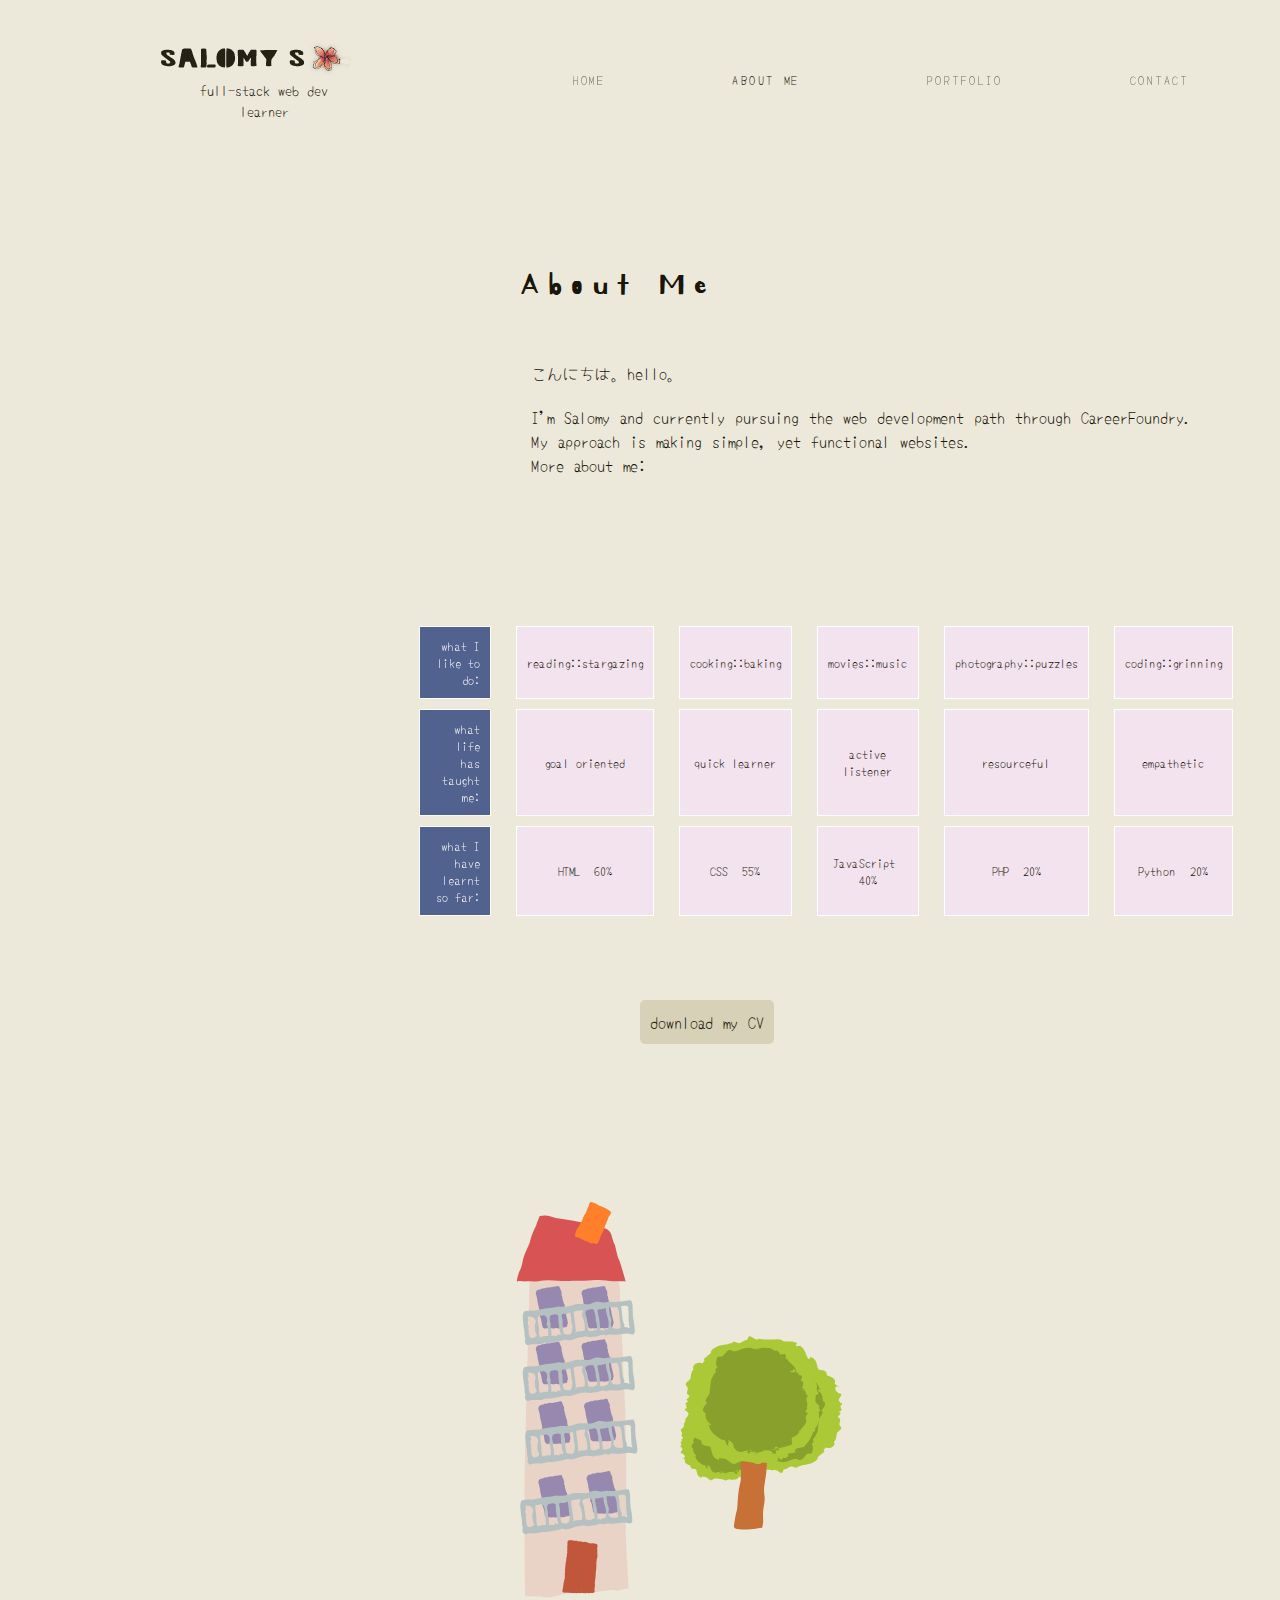
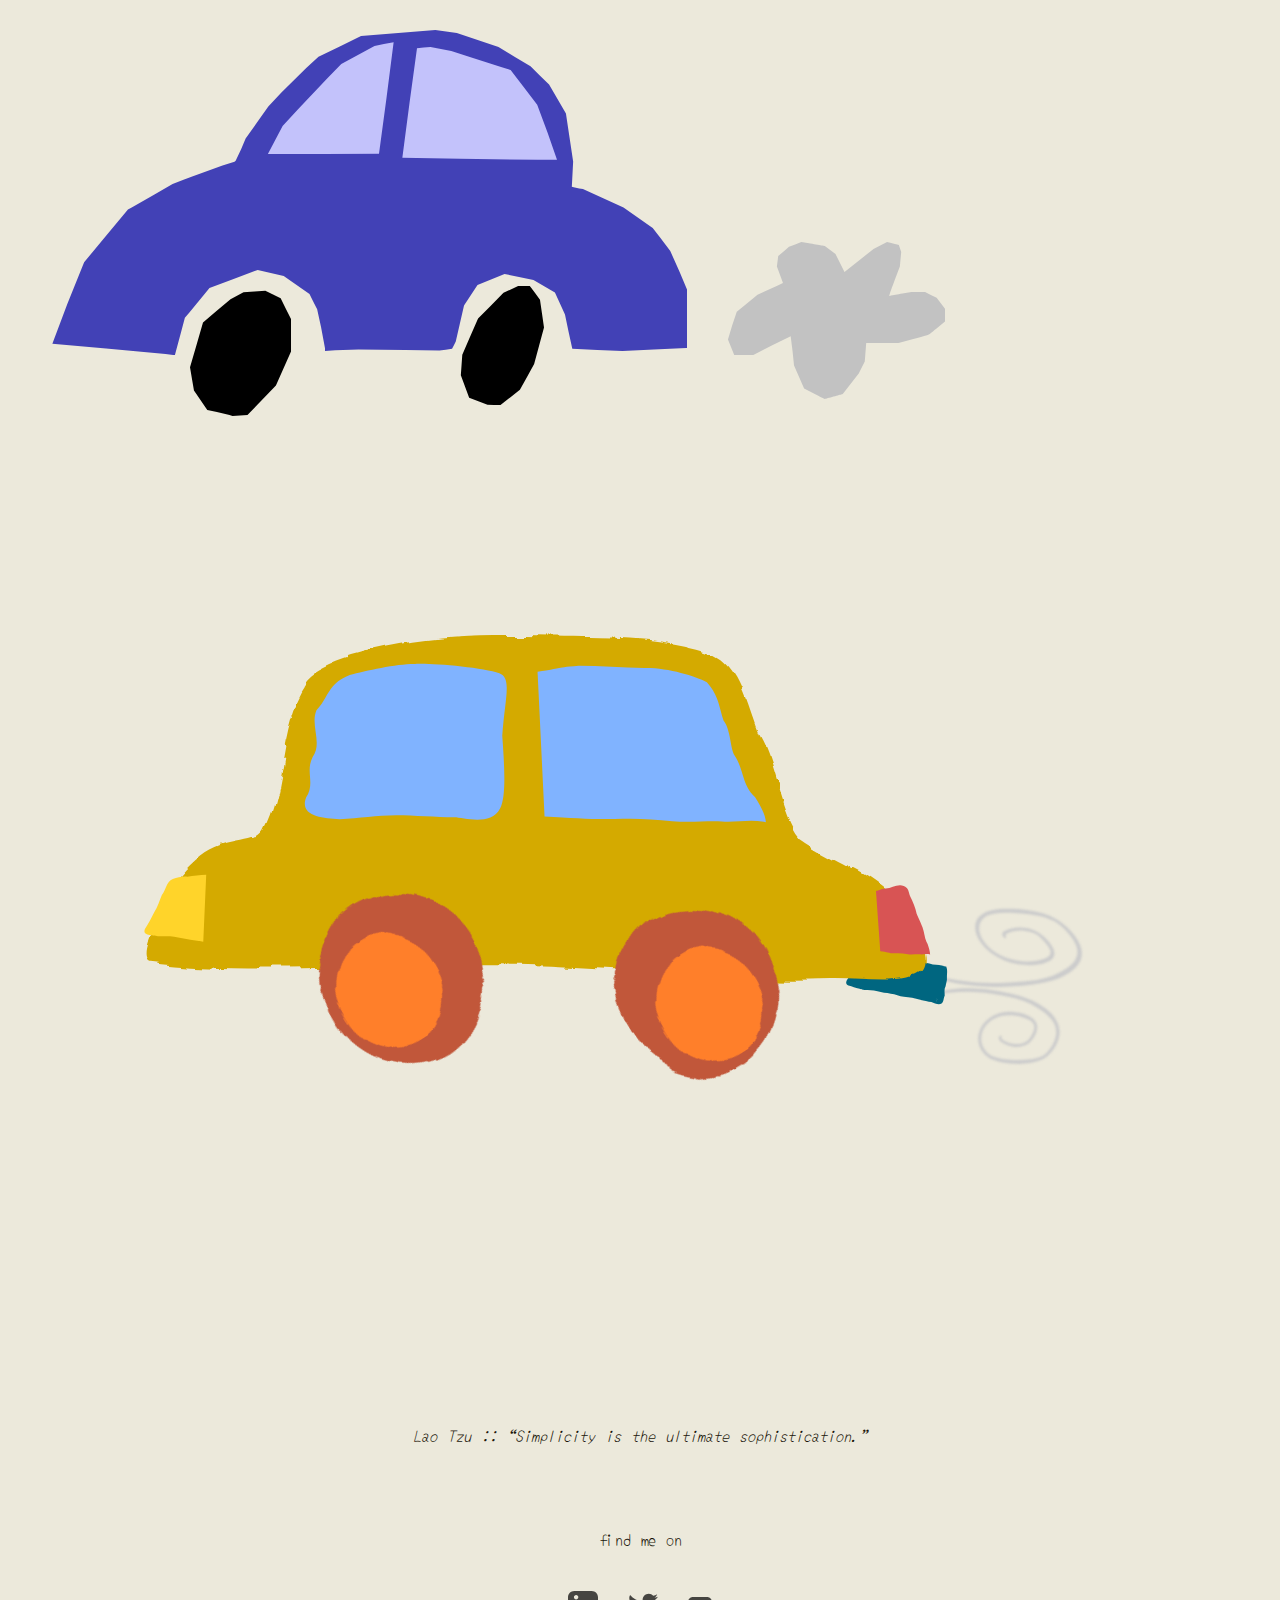
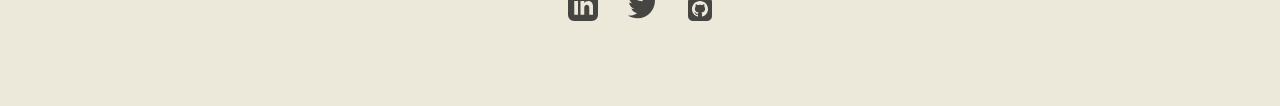
==== commit bf4255a9: "arranging the active class" ====
--- a/about.html
+++ b/about.html
@@ -35,11 +35,11 @@
       <ul role= "menubar" class="navigation-list">
 
         <li role="menuitem">
-          <a href="index.html" role="menuitem" class="navigation-list__item active" title="home">Home</a>
+          <a href="index.html" role="menuitem" class="navigation-list__item" title="home">Home</a>
         </li>
 
         <li role="menuitem">
-          <a href="about.html" role="menuitem" class="navigation-list__item" title="about">About Me</a>
+          <a href="about.html" role="menuitem" class="navigation-list__item active" title="about">About Me</a>
         </li>
 
         <li role="menuitem">
--- a/css/style.production.css
+++ b/css/style.production.css
@@ -66,16 +66,82 @@
   text-transform: uppercase;
   font-size: var(--font-third-size);
   letter-spacing: 0.2em;
+  overflow: hidden;
 }
 
 li:hover a:hover {
   color: var(--hover-text-color);
   opacity: 100%;
+}
+
+.logo {
+  padding: 10px;
+  float: left;
+  overflow: hidden;
+  margin-left: 10%;
 }
 
 .logo p {
   padding: 5px;
-  margin: -35px -2px;
+  overflow: hidden;
+  margin-left: 10%;
+  margin-top: -15%;
+}
+
+.mobile-nav {
+  display: none;
+  float: right;
+  vertical-align: middle;
+  font-size: 11px;
+  font-weight: 400;
+  text-transform: uppercase;
+  border-left: 1px solid #eee;
+  border-right: 1px solid #eee;
+  cursor: pointer;
+
+  /* -webkit-user-select: none;
+  -moz-user-select: none;
+  -ms-user-select: none;
+  -o-user-select: none;
+  user-select: none;
+  -webkit-transition: all 0.27s cubic-bezier(0, 0, 0.58, 1);
+  -moz-transition: all 0.27s cubic-bezier(0, 0, 0.58, 1);
+  -o-transition: all 0.27s cubic-bezier(0, 0, 0.58, 1);
+  -ms-transition: all 0.27s cubic-bezier(0, 0, 0.58, 1);
+  transition: all 0.27s cubic-bezier(0, 0, 0.58, 1);
+  -webkit-transition-property: background, color;
+  -moz-transition-property: background, color;
+  -o-transition-property: background, color;
+  transition-property: background, color; */
+}
+
+.mobile-nav:hover,
+.mobile-nav.active {
+  background: #fff;
+  color: #777;
+}
+
+.mobile-nav:active {
+  -webkit-box-shadow: 0 0 35px rgba(0, 0, 0, 0.05) inset;
+  -moz-box-shadow: 0 0 35px rgba(0, 0, 0, 0.05) inset;
+  box-shadow: 0 0 35px rgba(0, 0, 0, 0.05) inset;
+}
+
+.mobile-nav {
+  width: 55px;
+  height: 55px;
+}
+
+.mobile-nav {
+  display: table;
+}
+
+.mobile-nav .fa {
+  height: 100%;
+  display: table-cell;
+  vertical-align: middle;
+  text-align: center;
+  font-size: 21px;
 }
 
 /* visited link */
@@ -247,7 +313,7 @@
   border-collapse: separate;
   border-spacing: 25px 10px;
   padding: 2px;
-  margin-left: 35%;
+  margin-left: 30%;
   margin-top: 5%;
   table-layout: fixed;
 }
@@ -322,11 +388,6 @@
   color: var(--html-text-color);
   font-weight: var(--heavy-font);
   opacity: 100%;
-}
-
-.logo {
-  padding: 10px;
-  margin: 30px 220px;
 }
 
 .page-footer {
@@ -456,34 +517,25 @@
 }
 
 .house {
-  width: 5%;
-  height: 10%;
+  width: 10%;
+  height: 35%;
   padding: 0;
-  margin-left: 45%;
+  margin-left: 40%;
   margin-top: 5%;
 }
 
-.car1 {
-  width: 10%;
-  height: 25%;
+.car {
+  width: 20%;
+  height: 35%;
   padding: 0;
   float: right;
-  margin-right: 0;
-  margin-top: 15%;
-}
-
-.car2 {
-  width: 10%;
-  height: 25%;
-  padding: 0;
-  float: right;
-  margin-right: 0;
-  margin-top: 20%;
+  margin-right: 5%;
+  margin-top: 25%;
 }
 
 .tree {
-  width: 10%;
-  height: 15%;
+  width: 20%;
+  height: 30%;
   padding: 0;
   margin-left: -2%;
 }
@@ -525,8 +577,8 @@
   }
 
   to {
-    -webkit-transform: translate(-2800px, 50px);
-    transform: translate(-2800px, 50px);
+    -webkit-transform: translate(-1500px, 50px);
+    transform: translate(-15000px, 50px);
   }
 }
 
@@ -537,28 +589,17 @@
   }
 
   to {
-    -webkit-transform: translate(-2800px, 50px);
-    transform: translate(-2800px, 50px);
-  }
-}
-
-.car1 {
-  -webkit-animation: 10s car-move infinite linear;
-  -moz-animation: car-move 10s infinite linear;
-  -o-animation: car-move 10s infinite linear;
-  animation: 10s car-move infinite linear;
-  animation-delay: -1s;
-}
-
-.car2 {
-  -webkit-animation: 7s car-move infinite linear;
-  -moz-animation: car-move 7s infinite linear;
-  -o-animation: car-move 7s infinite linear;
-  animation: 7s car-move infinite linear;
-  animation-delay: -3s;
-}
-
-@-webkit-keyframes tree-move {
+    -webkit-transform: translate(-1500px, 50px);
+    transform: translate(-1500px, 50px);
+  }
+}
+
+.car {
+  -webkit-animation: 20s car-move infinite alternate linear;
+  animation: 20s car-move  infinite alternate linear;
+}
+
+@-webkit-keyframes move {
   from {
     transform: rotate(-6deg);
   }
@@ -568,7 +609,7 @@
   }
 }
 
-@keyframes tree-move {
+@keyframes move {
   from {
     transform: rotate(-6deg);
   }
@@ -581,8 +622,8 @@
 .tree {
   -webkit-transform-origin: bottom center;
   transform-origin: bottom center;
-  -webkit-animation: tree-move 3.5s infinite alternate ease-in-out;
-  animation: tree-move 3.5s infinite alternate ease-in-out;
+  -webkit-animation: move 3.5s infinite alternate ease-in-out;
+  animation: move 3.5s infinite alternate ease-in-out;
 }
 
 /* FOR SIGNUP FORM */
@@ -725,3 +766,10 @@
     max-width: 80%;
   }
 }
+
+@media only screen and (max-width: 1366px) {
+
+    #menu ul li {
+        margin-left: 25px;
+    }
+}
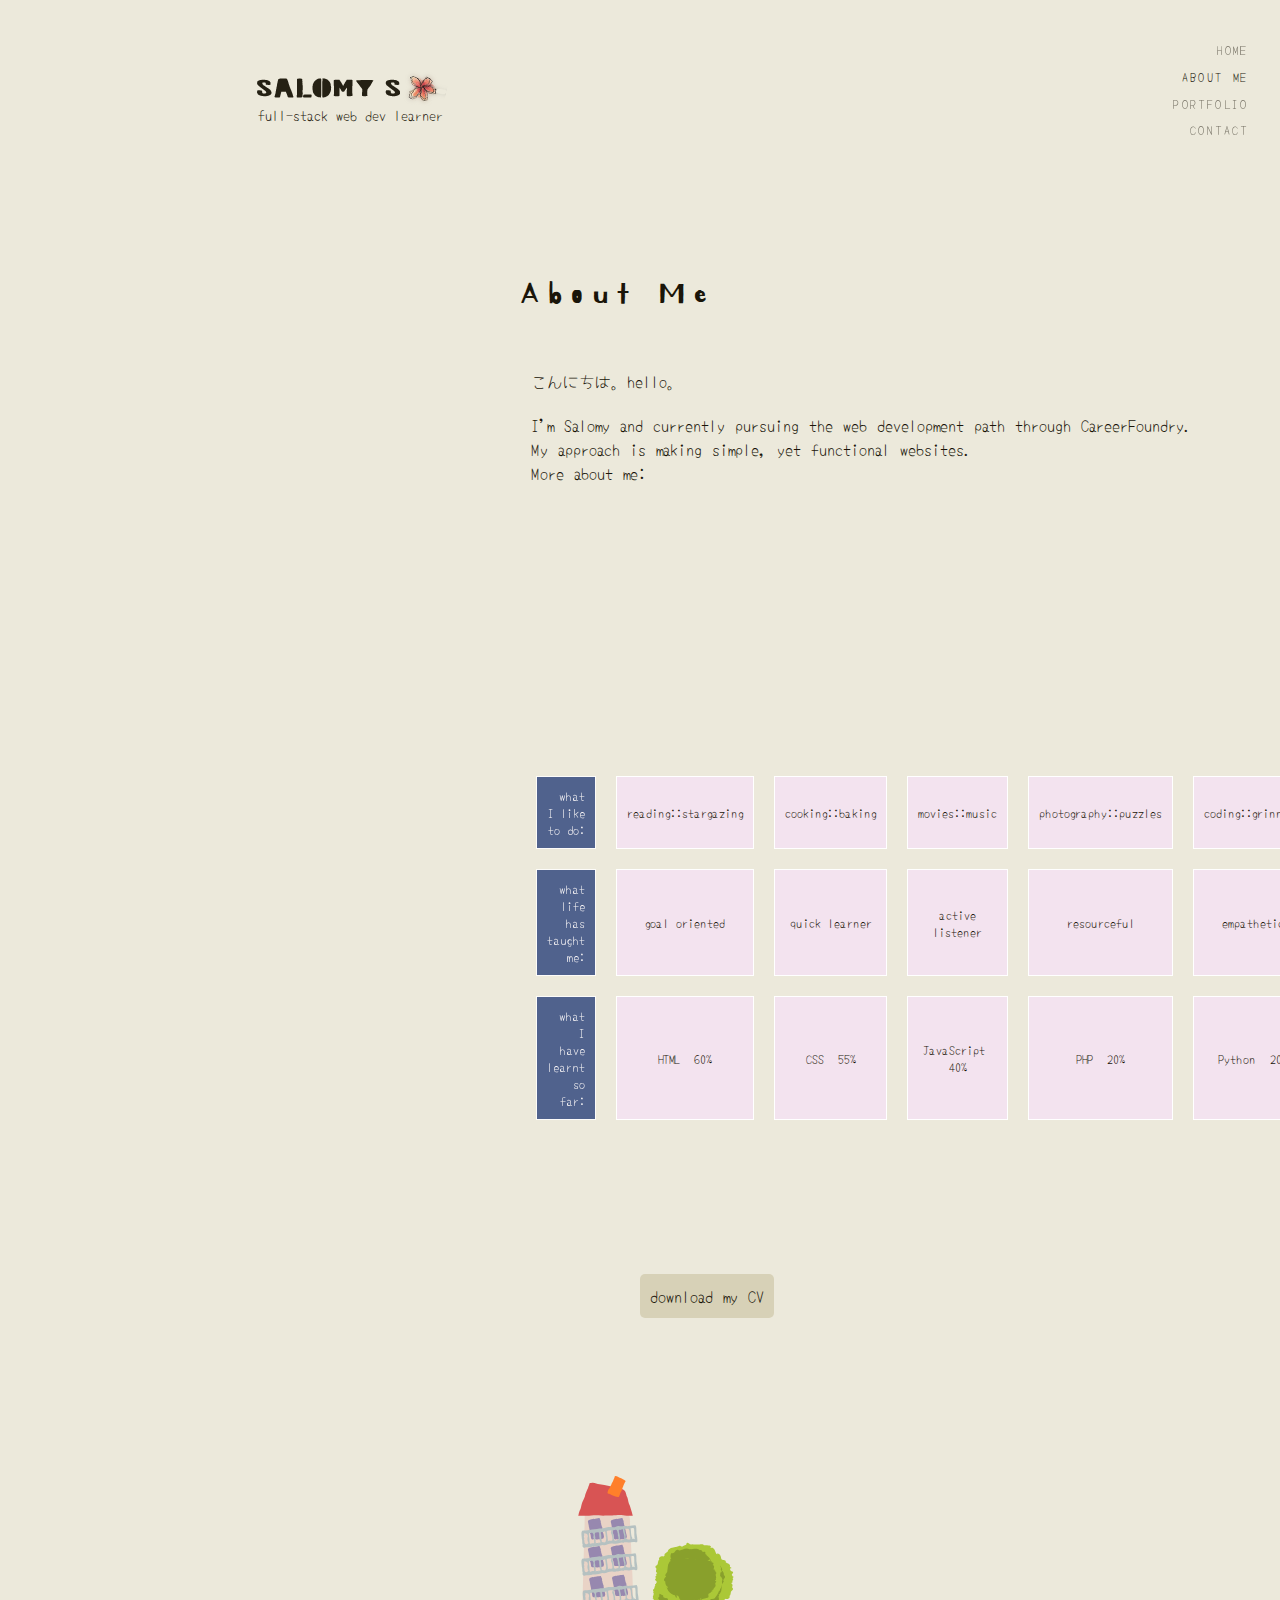
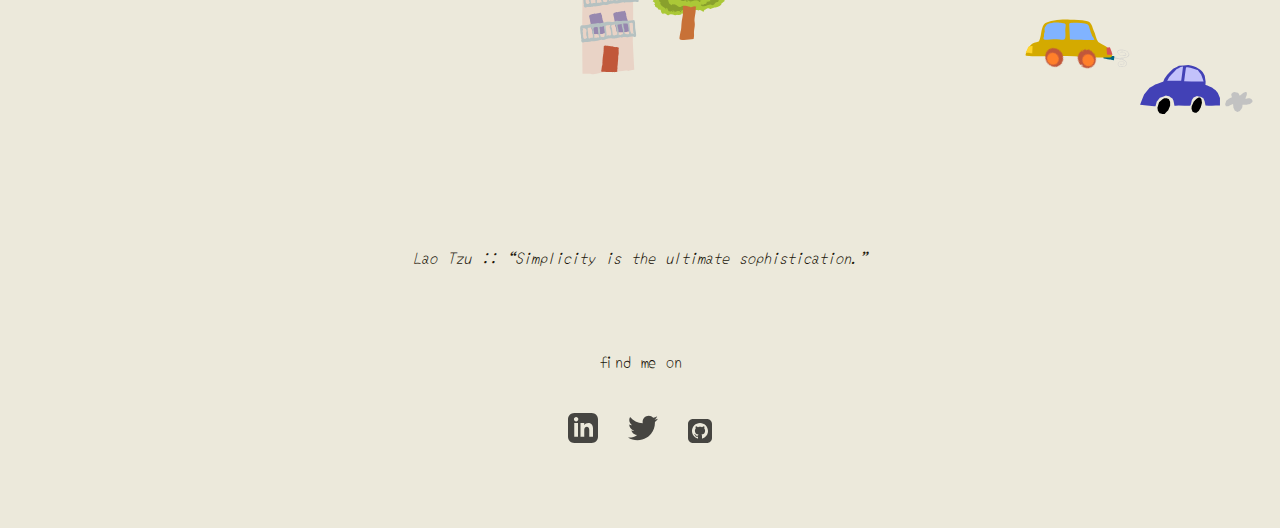
==== commit 656226b5: "still trying to figure out how to make menu bar show up for the smaller screens" ====
--- a/about.html
+++ b/about.html
@@ -6,7 +6,7 @@
     ================================================== -->
 <html lang="en">
   <head>
-    <title>Salomy Soewand: CareerFoundry FrontEnd Ex 1.9</title>
+    <title>Salomy Soewandi: CareerFoundry FrontEnd Ex 1.9</title>
     <meta http-equiv="Content-Type" content="text/html; charset=utf-8" />
     <meta http-equiv="X-UA-Compatible" content="IE=edge" />
     <meta name="viewport" content="width=device-width, initial-scale=1.0, maximum-scale=1.0" />
--- a/css/style.production.css
+++ b/css/style.production.css
@@ -10,7 +10,7 @@
 @import url('https://fonts.googleapis.com/css2?family=Yomogi&display=swap');
 
 :root {
-  --html-text-color: #1a1509;
+  --html-text-color: rgba(26, 21, 9, 1);
   --html-background-color: #ece9db;
   --hover-background-color: #aa9a5a;
   --hover-text-color: #655f54;
@@ -66,82 +66,16 @@
   text-transform: uppercase;
   font-size: var(--font-third-size);
   letter-spacing: 0.2em;
-  overflow: hidden;
 }
 
 li:hover a:hover {
   color: var(--hover-text-color);
   opacity: 100%;
-}
-
-.logo {
-  padding: 10px;
-  float: left;
-  overflow: hidden;
-  margin-left: 10%;
 }
 
 .logo p {
   padding: 5px;
-  overflow: hidden;
-  margin-left: 10%;
-  margin-top: -15%;
-}
-
-.mobile-nav {
-  display: none;
-  float: right;
-  vertical-align: middle;
-  font-size: 11px;
-  font-weight: 400;
-  text-transform: uppercase;
-  border-left: 1px solid #eee;
-  border-right: 1px solid #eee;
-  cursor: pointer;
-
-  /* -webkit-user-select: none;
-  -moz-user-select: none;
-  -ms-user-select: none;
-  -o-user-select: none;
-  user-select: none;
-  -webkit-transition: all 0.27s cubic-bezier(0, 0, 0.58, 1);
-  -moz-transition: all 0.27s cubic-bezier(0, 0, 0.58, 1);
-  -o-transition: all 0.27s cubic-bezier(0, 0, 0.58, 1);
-  -ms-transition: all 0.27s cubic-bezier(0, 0, 0.58, 1);
-  transition: all 0.27s cubic-bezier(0, 0, 0.58, 1);
-  -webkit-transition-property: background, color;
-  -moz-transition-property: background, color;
-  -o-transition-property: background, color;
-  transition-property: background, color; */
-}
-
-.mobile-nav:hover,
-.mobile-nav.active {
-  background: #fff;
-  color: #777;
-}
-
-.mobile-nav:active {
-  -webkit-box-shadow: 0 0 35px rgba(0, 0, 0, 0.05) inset;
-  -moz-box-shadow: 0 0 35px rgba(0, 0, 0, 0.05) inset;
-  box-shadow: 0 0 35px rgba(0, 0, 0, 0.05) inset;
-}
-
-.mobile-nav {
-  width: 55px;
-  height: 55px;
-}
-
-.mobile-nav {
-  display: table;
-}
-
-.mobile-nav .fa {
-  height: 100%;
-  display: table-cell;
-  vertical-align: middle;
-  text-align: center;
-  font-size: 21px;
+  margin: -35px -2px;
 }
 
 /* visited link */
@@ -273,6 +207,7 @@
 }
 
 .button,
+.button2,
 a {
   font-family: var(--yomogi);
   font-size: var(--font-third-size-);
@@ -284,7 +219,8 @@
   transition: 0.8s opacity;
 }
 
-.button {
+.button,
+.button2 {
   display: inline-block;
   background: var(--button-background-color);
 
@@ -301,8 +237,8 @@
 
 .button:hover,
 .button2:hover {
-  background-color: var(--hover-background-color);
-  opacity: 40%;
+  background-color: var(--input-background-color);
+  opacity: 60%;
   color: var(--html-text-color);
   -webkit-transition: 0.8s opacity;
   -o-transition: 0.8s opacity;
@@ -311,15 +247,16 @@
 
 .aboutme {
   border-collapse: separate;
-  border-spacing: 25px 10px;
-  padding: 2px;
-  margin-left: 30%;
-  margin-top: 5%;
-  table-layout: fixed;
+  border-spacing: 20px;
+  padding: 5%;
+  margin-left: 35%;
+  margin-top: 10%;
+  table-layout: auto;
+  max-width: 50%;
 }
 
 .aboutme td {
-  border: 0.3px solid white;
+  border: 0.5px solid white;
 
   /* background-color:#ECCED0; */
   background-color: var(--aboutme-background-color_pink);
@@ -377,17 +314,22 @@
   text-decoration: none;
 }
 
-.navigation-list li {
+/*  .navigation-list li {
   display: inline-block;
   padding: 10px;
   margin: 20px 50px;
   cursor: pointer;
-}
+} */
 
 a.active {
   color: var(--html-text-color);
   font-weight: var(--heavy-font);
   opacity: 100%;
+}
+
+.logo {
+  padding: 10px;
+  margin: 30px 220px;
 }
 
 .page-footer {
@@ -517,57 +459,36 @@
 }
 
 .house {
+  width: 5%;
+  height: 10%;
+  padding: 0;
+  margin-left: 45%;
+  margin-top: 5%;
+}
+
+.car1 {
   width: 10%;
-  height: 35%;
-  padding: 0;
-  margin-left: 40%;
-  margin-top: 5%;
-}
-
-.car {
-  width: 20%;
-  height: 35%;
+  height: 25%;
   padding: 0;
   float: right;
-  margin-right: 5%;
-  margin-top: 25%;
+  margin-right: 0;
+  margin-top: 15%;
+}
+
+.car2 {
+  width: 10%;
+  height: 25%;
+  padding: 0;
+  float: right;
+  margin-right: 0;
+  margin-top: 20%;
 }
 
 .tree {
-  width: 20%;
-  height: 30%;
+  width: 10%;
+  height: 15%;
   padding: 0;
   margin-left: -2%;
-}
-
-@media all and (max-width: 500px) {
-  .grid {
-    -ms-grid-columns: 1fr;
-    grid-template-columns: 1fr;
-  }
-}
-
-@media all and (min-width: 500px) and (max-width: 750px) {
-  .grid {
-    -ms-grid-columns: 1fr 20px 1fr;
-    grid-template-columns: 1fr 1fr;
-  }
-}
-
-@media all and (max-width: 750px) {
-  .grid {
-    grid-gap: 10px;
-  }
-
-  .grid__item:last-child {
-    grid-column: auto / auto;
-    grid-row: auto / auto;
-  }
-
-  h1 {
-    font-size: var(--font-third-size);
-    font-weight: var(--light-font);
-  }
 }
 
 @-webkit-keyframes car-move {
@@ -577,8 +498,8 @@
   }
 
   to {
-    -webkit-transform: translate(-1500px, 50px);
-    transform: translate(-15000px, 50px);
+    -webkit-transform: translate(-2800px, 50px);
+    transform: translate(-2800px, 50px);
   }
 }
 
@@ -589,17 +510,28 @@
   }
 
   to {
-    -webkit-transform: translate(-1500px, 50px);
-    transform: translate(-1500px, 50px);
-  }
-}
-
-.car {
-  -webkit-animation: 20s car-move infinite alternate linear;
-  animation: 20s car-move  infinite alternate linear;
-}
-
-@-webkit-keyframes move {
+    -webkit-transform: translate(-2800px, 50px);
+    transform: translate(-2800px, 50px);
+  }
+}
+
+.car1 {
+  -webkit-animation: 10s car-move infinite linear;
+  -moz-animation: car-move 10s infinite linear;
+  -o-animation: car-move 10s infinite linear;
+  animation: 10s car-move infinite linear;
+  animation-delay: -1s;
+}
+
+.car2 {
+  -webkit-animation: 7s car-move infinite linear;
+  -moz-animation: car-move 7s infinite linear;
+  -o-animation: car-move 7s infinite linear;
+  animation: 7s car-move infinite linear;
+  animation-delay: -3s;
+}
+
+@-webkit-keyframes tree-move {
   from {
     transform: rotate(-6deg);
   }
@@ -609,7 +541,7 @@
   }
 }
 
-@keyframes move {
+@keyframes tree-move {
   from {
     transform: rotate(-6deg);
   }
@@ -622,8 +554,8 @@
 .tree {
   -webkit-transform-origin: bottom center;
   transform-origin: bottom center;
-  -webkit-animation: move 3.5s infinite alternate ease-in-out;
-  animation: move 3.5s infinite alternate ease-in-out;
+  -webkit-animation: tree-move 3.5s infinite alternate ease-in-out;
+  animation: tree-move 3.5s infinite alternate ease-in-out;
 }
 
 /* FOR SIGNUP FORM */
@@ -767,9 +699,71 @@
   }
 }
 
-@media only screen and (max-width: 1366px) {
-
-    #menu ul li {
-        margin-left: 25px;
-    }
-}
+@media all and (max-width: 500px) {
+  .grid {
+    -ms-grid-columns: 1fr;
+    grid-template-columns: 1fr;
+  }
+}
+
+@media all and (min-width: 500px) and (max-width: 750px) {
+  .grid {
+    -ms-grid-columns: 1fr 20px 1fr;
+    grid-template-columns: 1fr 1fr;
+  }
+}
+
+@media all and (max-width: 750px) {
+  .grid {
+    grid-gap: 10px;
+  }
+
+  .grid__item:last-child {
+    grid-column: auto / auto;
+    grid-row: auto / auto;
+  }
+
+  h1 {
+    font-size: var(--font-third-size);
+    font-weight: var(--light-font);
+  }
+}
+
+@media screen and (max-width: 600px) {
+  .aboutme,
+  td {
+    margin-left: 80px;
+    width: 100%;
+    float: left;
+  }
+
+  .column-left {
+    margin-left: -40%;
+    width: 100%;
+  }
+
+  .contact p {
+    margin-left: 160px;
+    width: 100%;
+  }
+
+  .contact h1 {
+    margin-left: -155px;
+    width: 100%;
+  }
+
+  .column-right {
+    margin-right: -10%;
+    width: 100%;
+  }
+
+  label,
+  .standard-label {
+    float: left;
+  }
+
+  .address p {
+    margin-right: -400px;
+    width: 100%;
+  }
+}
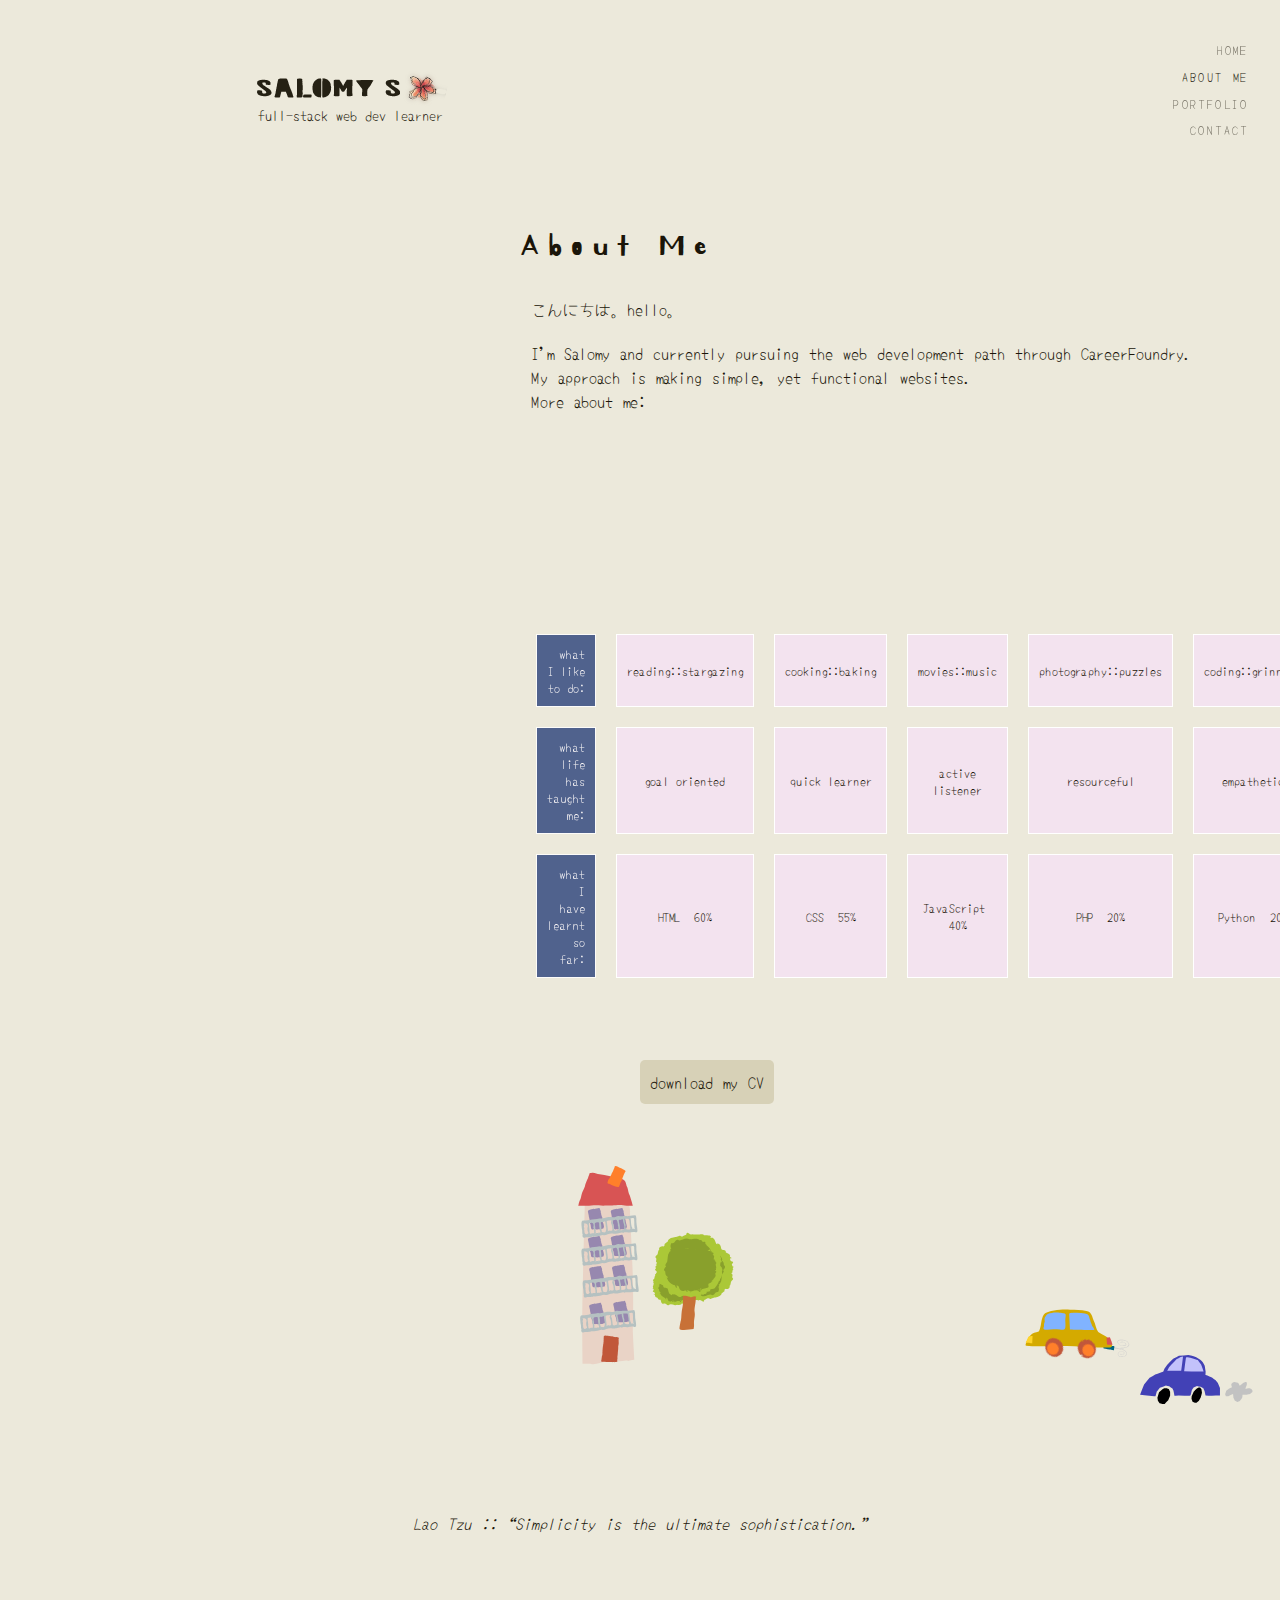
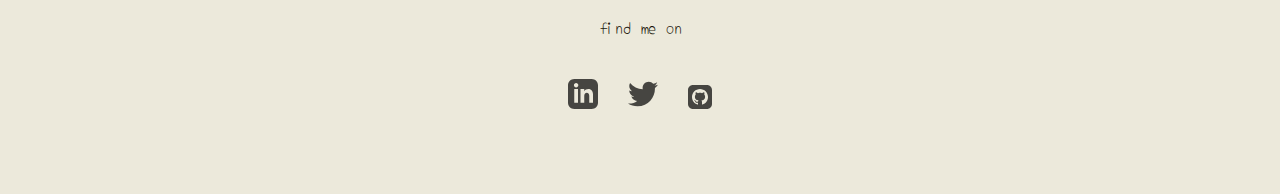
==== commit 6792974c: "eliminate <br> tags for all the pages" ====
--- a/about.html
+++ b/about.html
@@ -35,96 +35,138 @@
       <ul role= "menubar" class="navigation-list">
 
         <li role="menuitem">
-          <a href="index.html" role="menuitem" class="navigation-list__item" title="home">Home</a>
-        </li>
-
-        <li role="menuitem">
-          <a href="about.html" role="menuitem" class="navigation-list__item active" title="about">About Me</a>
-        </li>
-
-        <li role="menuitem">
-          <a href="portfolio.html" role="menuitem" class="navigation-list__item" title="portfolio">Portfolio</a>
-        </li>
-
-        <li role="menuitem">
-          <a href="contact.html" class="navigation-list__item" role="menuitem" title="contact">Contact</a>
+          <a href="index.html" role="menuitem" class="navigation-list__item" title="home">
+            Home
+          </a>
+        </li>
+
+        <li role="menuitem">
+          <a href="about.html" role="menuitem" class="navigation-list__item active" title="about">
+            About Me
+          </a>
+        </li>
+
+        <li role="menuitem">
+          <a href="portfolio.html" role="menuitem" class="navigation-list__item" title="portfolio">
+            Portfolio
+          </a>
+        </li>
+
+        <li role="menuitem">
+          <a href="contact.html" class="navigation-list__item" role="menuitem" title="contact">
+            Contact
+          </a>
         </li>
 
       </ul>
     </nav>
   </header>
 
-<br>
-<br>
 <!-- Content Section -->
   <main>
     <div class="profile2">
       <h1 >About Me</h1>
-    <br />
         <div class="info">
-          <p>こんにちは。hello。</p>
-          <p>I'm Salomy and currently pursuing the web development path through CareerFoundry. <br>
-             My approach is making simple, yet functional websites.<br>
-             More about me: </p>
+          <p>
+            こんにちは。hello。
+          </p>
+
+          <p>I'm Salomy and currently pursuing the web development path through CareerFoundry. <br />
+             My approach is making simple, yet functional websites.<br />
+             More about me:
+           </p>
           </div>
       </div>
 
-      <br />
-      <br />
-
       <table class="aboutme">
-        <thead>
-          <tr class="zero">
-            <th></th>
-            <th> </th>
-            <th></th>
+
+        <tbody>
+
+          <tr class="one">
+            <td style="font-weight: 400; text-align: right;">
+              what I like to do:
+            </td>
+
+            <td>
+              reading::stargazing
+            </td>
+
+            <td>
+              cooking::baking
+            </td>
+
+            <td>
+              movies::music
+            </td>
+
+            <td>
+              photography::puzzles
+            </td>
+
+            <td>
+              coding::grinning
+            </td>
+
           </tr>
-        </thead>
-
-        <tbody>
-
-          <tr class="one">
-            <td style="font-weight: 400; text-align: right;">what I like to do:</td>
-            <td>reading::stargazing</td>
-            <td>cooking::baking</td>
-            <td>movies::music</td>
-            <td>photography::puzzles</td>
-            <td>coding::grinning</td>
-
+
+          <tr class="two">
+            <td style="font-weight: 400; text-align: right;">
+              what life has taught me:
+            </td>
+
+            <td>
+              goal oriented
+            </td>
+
+            <td>
+              quick learner
+            </td>
+
+            <td>
+              active listener
+            </td>
+
+            <td>
+              resourceful
+            </td>
+
+            <td>
+              empathetic
+            </td>
           </tr>
 
-          <tr class="two">
-            <td style="font-weight: 400; text-align: right;">what life has taught me:</td>
-            <td>goal oriented</td>
-            <td>quick learner </td>
-            <td>active listener </td>
-            <td>resourceful </td>
-            <td>empathetic </td>
+          <tr class="three">
+            <td style="font-weight: 400; text-align: right;">
+              what I have learnt so far:
+            </td>
+
+            <td>
+              HTML &nbsp;60%
+            </td>
+
+            <td>
+              CSS&nbsp; 55%
+            </td>
+
+            <td>
+              JavaScript&nbsp; 40%
+            </td>
+
+            <td>
+              PHP&nbsp; 20%
+            </td>
+
+            <td>
+              Python&nbsp; 20%
+            </td>
           </tr>
 
-          <tr class="three">
-            <td style="font-weight: 400; text-align: right;">what I have learnt so far: </td>
-            <td>HTML &nbsp;60%</td>
-            <td>CSS&nbsp; 55%</td>
-            <td>JavaScript&nbsp; 40%</td>
-            <td>PHP&nbsp; 20%</td>
-            <td>Python&nbsp; 20%</td>
-          </tr>
-
       </table>
 
-<br />
-<br />
-<br />
-
       <div>
-        <a href="./files/ssrsme.pdf/" class="button" download target="_blank">download my CV</a>
+        <a href="./files/ssrsme.pdf/" class="button" download target="_blank">download my CV
+        </a>
       </div>
-
-<br />
-<br />
-<br />
-<br />
 
     <img src="img/apt.svg" class="house" alt="house" />
     <img src="img/tree2.svg" class="tree" alt="tree" />
@@ -132,7 +174,6 @@
     <img src="img/car.svg" class="car1" alt="moving car2" />
 
 </main>
-<br />
 <!-- Footer Section -->
     <footer class="page-footer">
       <br />
@@ -144,13 +185,16 @@
 
       <div class="social-media">
         <a href="https://www.linkedin.com/" target="_blank">
-          <img src="./img/iconmonstr-linkedin-3.svg" width="30" height="30" alt="LinkedIn" /></a>
+          <img src="./img/iconmonstr-linkedin-3.svg" width="30" height="30" alt="LinkedIn" />
+        </a>
 
         <a href="https://twitter.com/" target="_blank">
-          <img src="./img/iconmonstr-twitter-1.svg" height="30" alt="Twitter" /></a>
+          <img src="./img/iconmonstr-twitter-1.svg" height="30" alt="Twitter" />
+        </a>
 
         <a href="https://github.com/xurros/" target="_blank">
-          <img src="./img/iconmonstr-github-3.svg" alt="Github" /></a>
+          <img src="./img/iconmonstr-github-3.svg" alt="Github" />
+        </a>
         </div>
 
     </footer>
--- a/css/style.production.css
+++ b/css/style.production.css
@@ -677,6 +677,11 @@
   width:250px;
 } */
 
+iframe {
+  margin-right: 600px;
+  margin-top: 40px;
+}
+
 input[type="submit"] {
   border: none;
   font-weight: bold;
